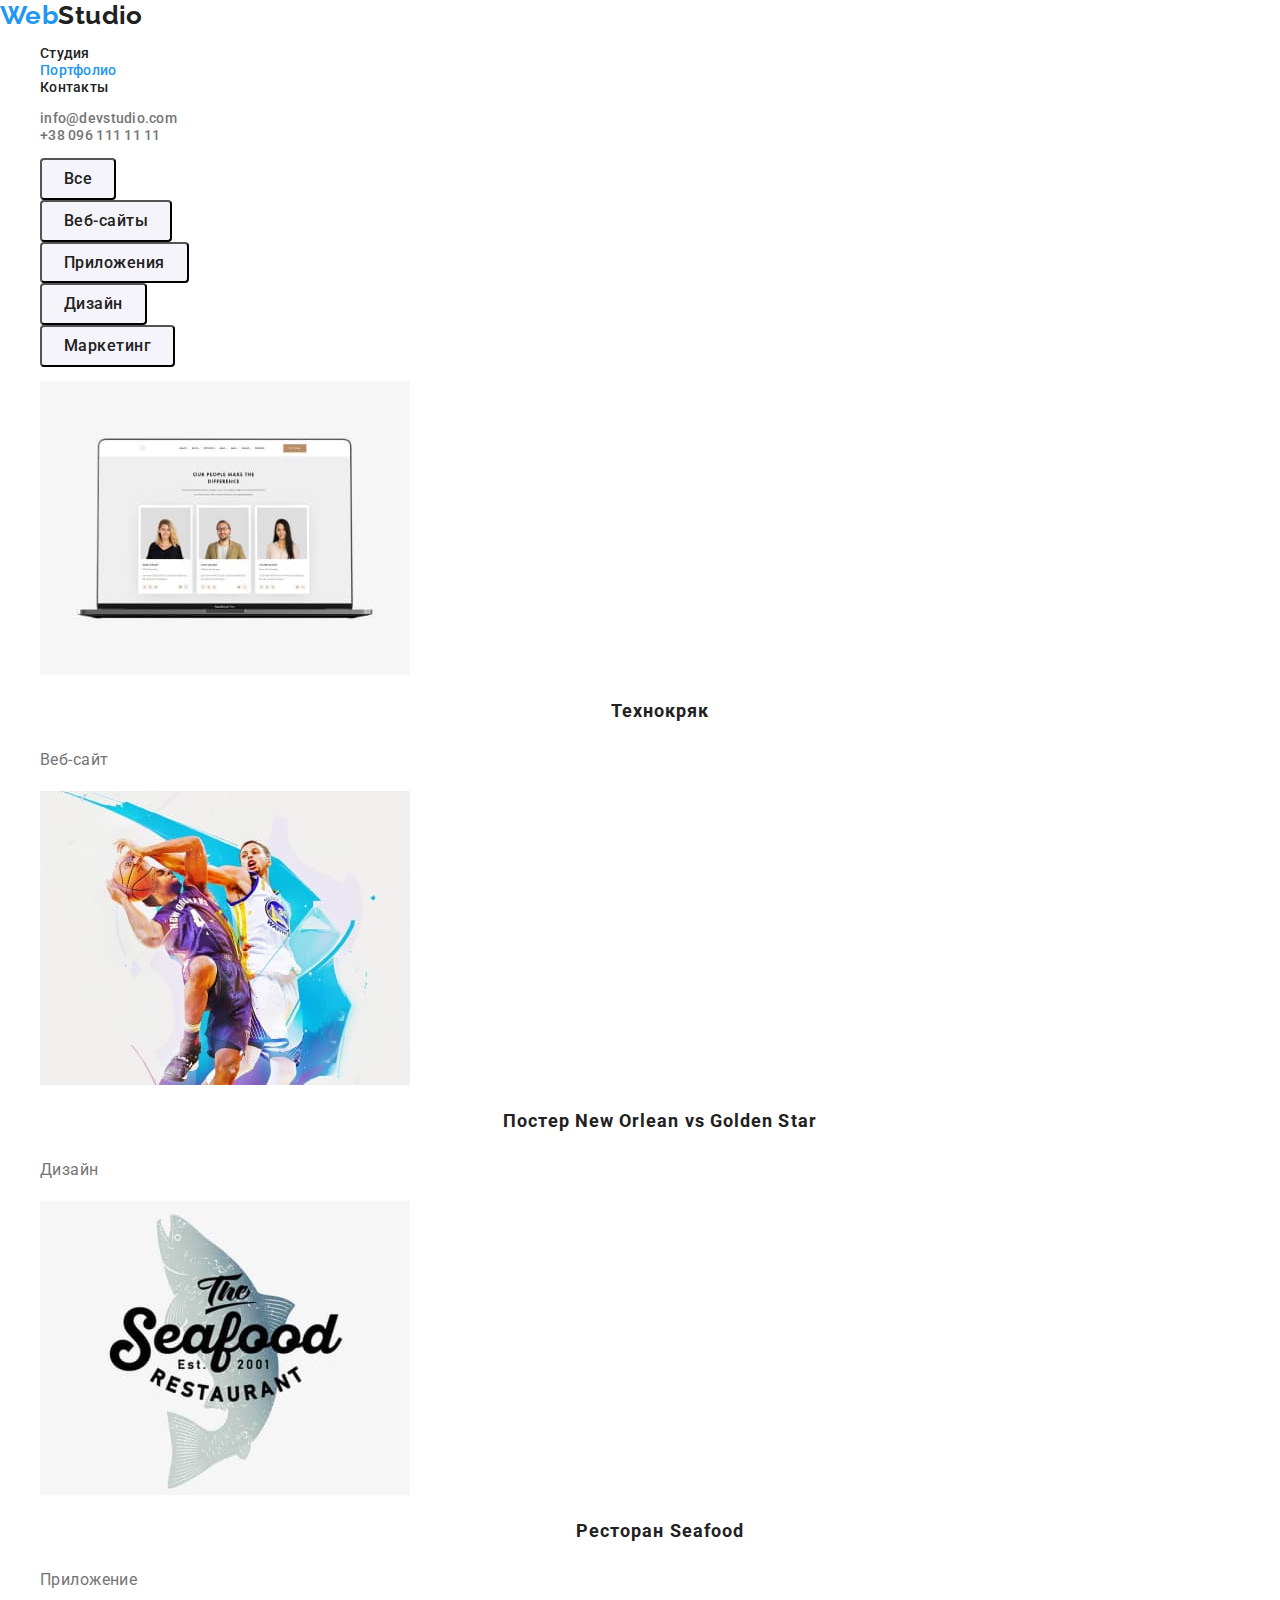
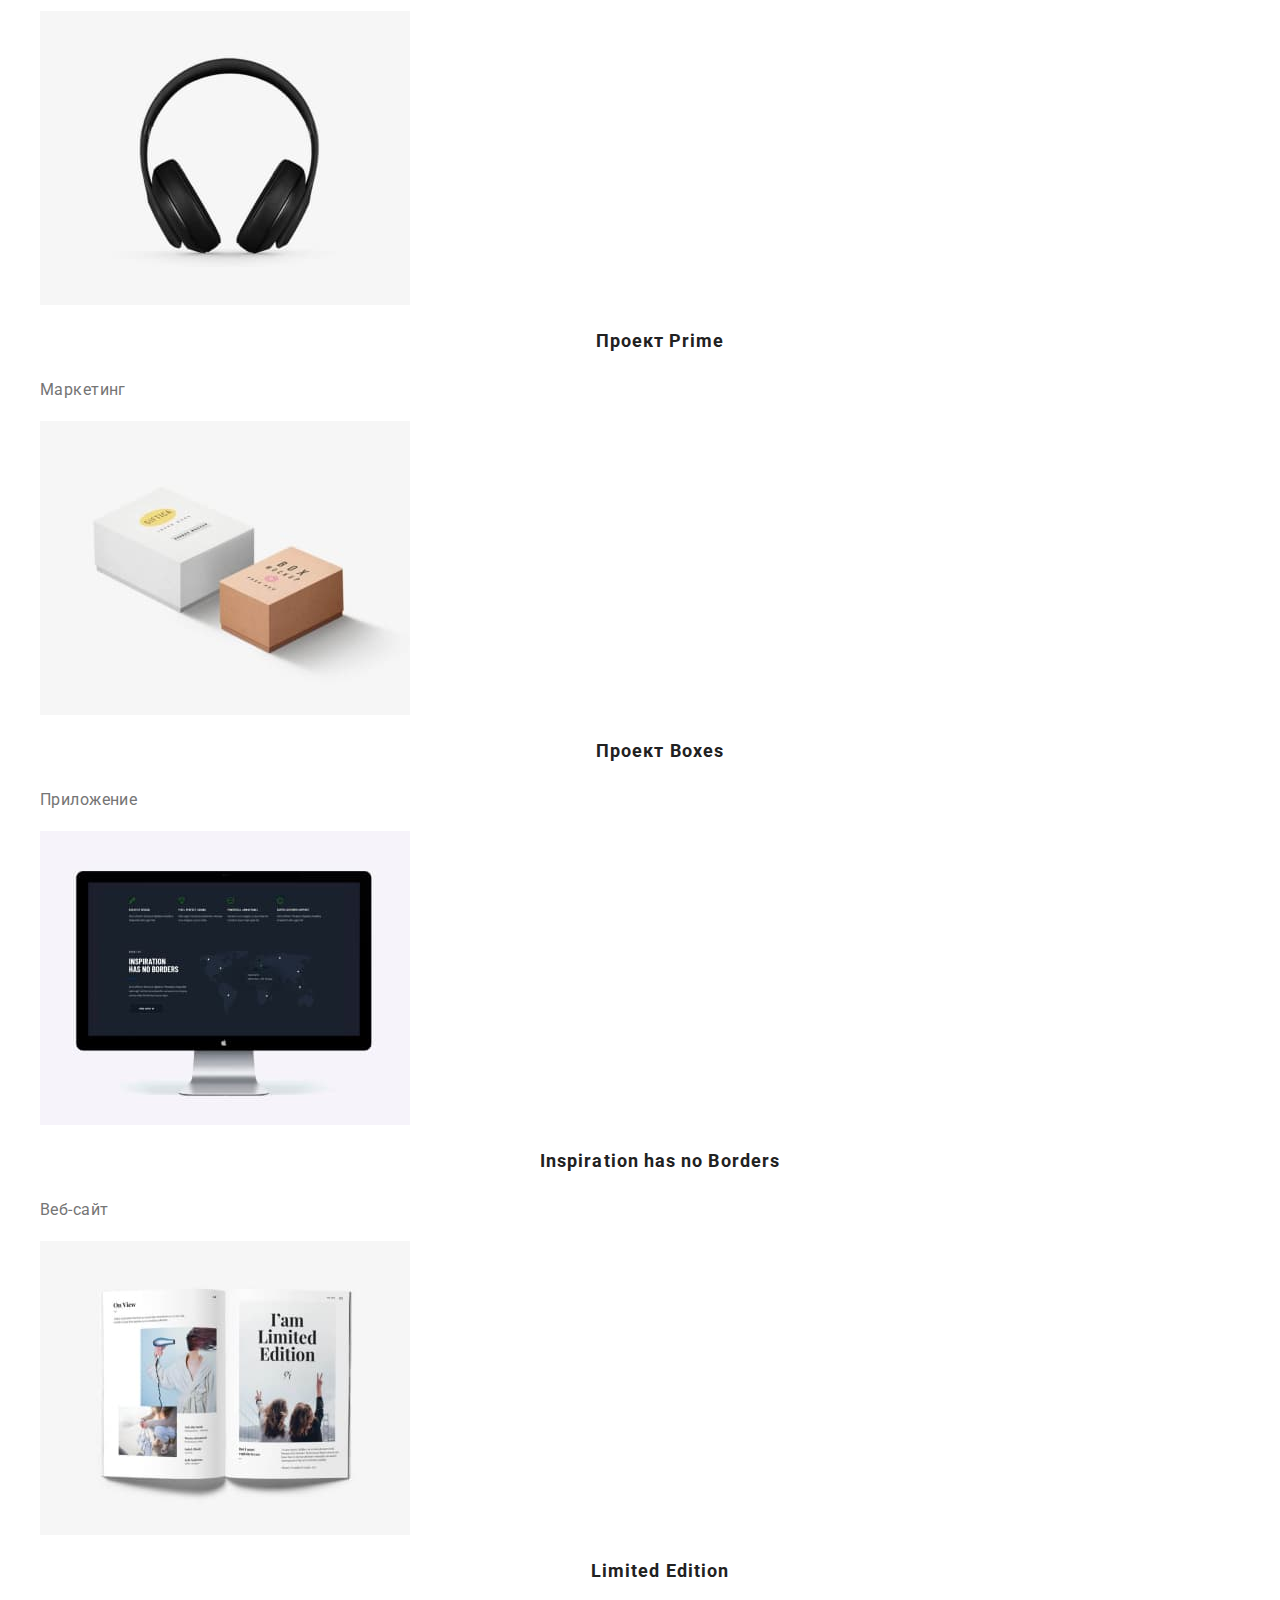
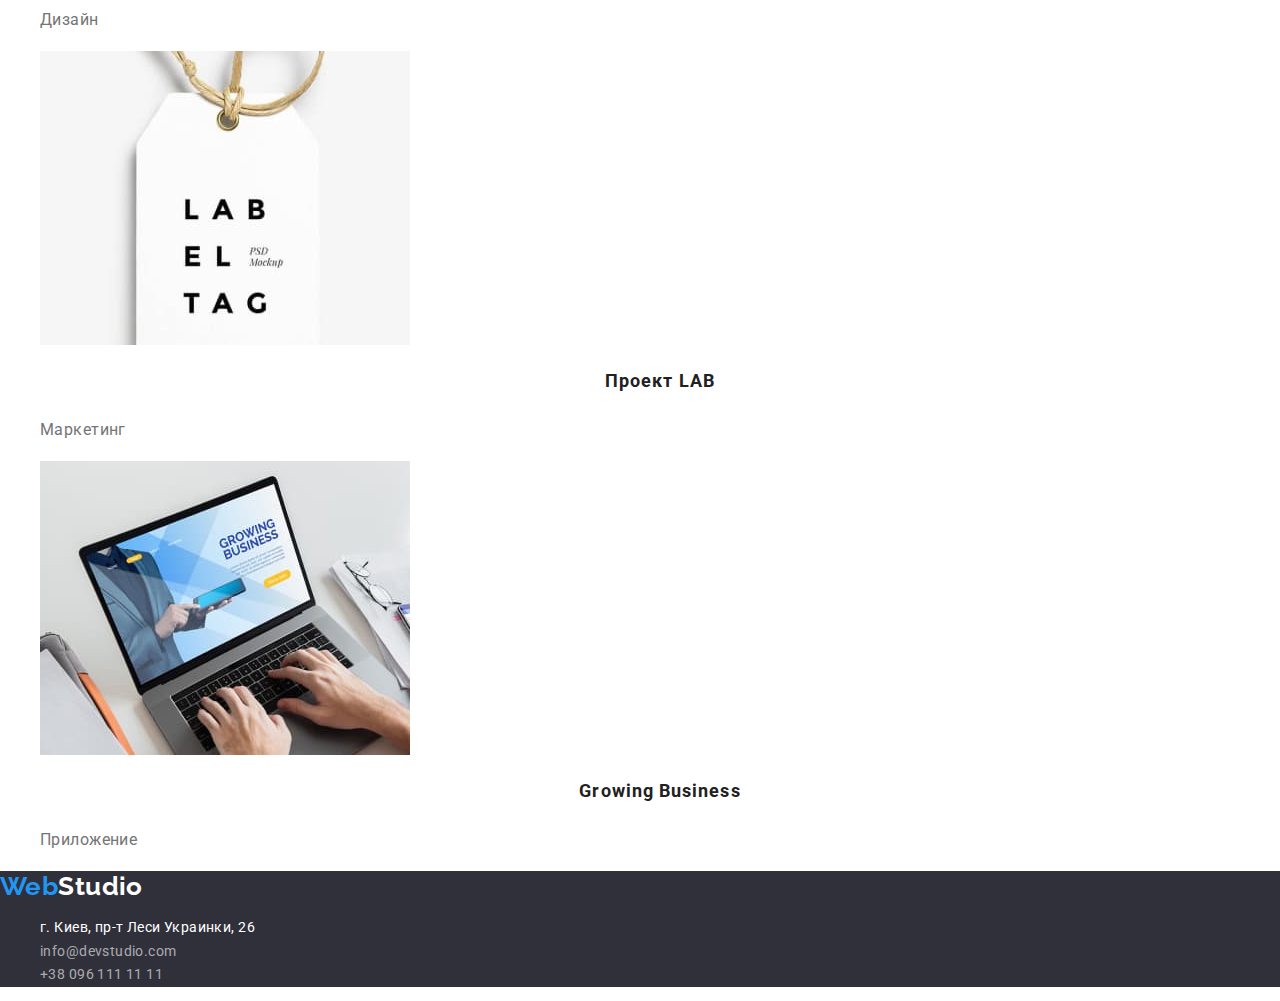
==== portfolio.html @ b81c7ef3 "Подключил нормализатор стилей и задал некоторые стили кнопкам" ====
<!DOCTYPE html>
<html lang="ru">
  <head>
    <meta charset="UTF-8" />
    <meta http-equiv="X-UA-Compatible" content="IE=edge" />
    <meta name="viewport" content="width=device-width, initial-scale=1.0" />
    <title>Portfolio</title>
    <link rel="preconnect" href="https://fonts.googleapis.com" />
    <link rel="preconnect" href="https://fonts.gstatic.com" crossorigin />
    <link
      href="https://fonts.googleapis.com/css2?family=Raleway:wght@700&family=Roboto:wght@400;500;700;900&display=swap"
      rel="stylesheet"
    />
    <link
      rel="stylesheet"
      href="https://cdn.jsdelivr.net/npm/modern-normalize@1.1.0/modern-normalize.min.css"
    />
    <link rel="stylesheet" href="./css/styles.css" />
  </head>
  <body>
    <!-- Шапка сайта -->
    <header class="header">
      <nav>
        <a href="" class="logo link"><span class="accent">Web</span>Studio</a>
        <ul class="navigation-list list">
          <li><a href="index.html" class="link">Студия</a></li>
          <li><a href="portfolio.html" class="link current">Портфолио</a></li>
          <li><a href="" class="link">Контакты</a></li>
        </ul>
      </nav>
      <ul class="contacts-list list">
        <li><a href="mailto:info@devstudio.com" class="email link">info@devstudio.com</a></li>
        <li><a href="tel:+380961111111" class="phone link">+38 096 111 11 11</a></li>
      </ul>
    </header>
    <main class="portfolio">
      <!-- Портфолио -->
      <section>
        <h1 class="visually-hidden">Портфолио</h1>
        <!-- Фильтр представленый списком кнопок -->
        <ul class="button-list list">
          <li><button type="button" class="portfolio-btn">Все</button></li>
          <li><button type="button" class="portfolio-btn">Веб-сайты</button></li>
          <li><button type="button" class="portfolio-btn">Приложения</button></li>
          <li><button type="button" class="portfolio-btn">Дизайн</button></li>
          <li><button type="button" class="portfolio-btn">Маркетинг</button></li>
        </ul>
        <!-- Элементы фильтруущиеся списком кнопок -->
        <ul class="filter-list list">
          <li>
            <img src="./images/img-P-1.jpg" alt="Ноутбук" width="370" height="294" />
            <h2 class="content">Технокряк</h2>
            <p class="content-direction">Веб-сайт</p>
          </li>
          <li>
            <img
              src="./images/img-P-2.jpg"
              alt="Постер на котором изображены два игрока-баскетболиста команд: Нового орлеана и Золотой звезды борящихся за мяч"
              width="370"
              height="294"
            />
            <h2 lang="en" class="content">Постер New Orlean vs Golden Star</h2>
            <p class="content-direction">Дизайн</p>
          </li>
          <li>
            <img
              src="./images/img-P-3.jpg"
              alt="Логотип ресторана морской кухни, на логотипе изображена рыба"
              width="370"
              height="294"
            />
            <h2 lang="en" class="content">Ресторан Seafood</h2>
            <p class="content-direction">Приложение</p>
          </li>
          <li>
            <img src="./images/img-P-4.jpg" alt="Наушники" width="370" height="294" />
            <h2 lang="en" class="content">Проект Prime</h2>
            <p class="content-direction">Маркетинг</p>
          </li>
          <li>
            <img
              src="./images/img-P-5.jpg"
              alt="Мужская и женская туалетная вода"
              width="370"
              height="294"
            />
            <h2 lang="en" class="content">Проект Boxes</h2>
            <p class="content-direction">Приложение</p>
          </li>
          <li>
            <img src="./images/img-P-6.jpg" alt="Монитор от компютера" width="370" height="294" />
            <h2 lang="en" class="content">Inspiration has no Borders</h2>
            <p class="content-direction">Веб-сайт</p>
          </li>
          <li>
            <img
              src="./images/img-P-7.jpg"
              alt="Журнал издательства Limited Edition"
              width="370"
              height="294"
            />
            <h2 lang="en" class="content">Limited Edition</h2>
            <p class="content-direction">Дизайн</p>
          </li>
          <li>
            <img src="./images/img-P-8.jpg" alt="Бирка LAB EL TAG" width="370" height="294" />
            <h2 lang="en" class="content">Проект LAB</h2>
            <p class="content-direction">Маркетинг</p>
          </li>
          <li>
            <img
              src="./images/img-P-9.jpg"
              alt="Ноутбук на котором открыта сатраница компании по развитию бизнеса"
              width="370"
              height="294"
            />
            <h2 lang="en" class="content">Growing Business</h2>
            <p class="content-direction">Приложение</p>
          </li>
        </ul>
      </section>
    </main>
    <footer class="footer">
      <a href="" class="logo-footer link"><span class="accent">Web</span>Studio</a>
      <address>
        <ul class="contacts-list list">
          <li>
            <a
              href="https://goo.gl/maps/5S5dMyk2Rb5R47MP8"
              target="_blank"
              rel="noopener noreferrer"
              class="office link"
              >г. Киев, пр-т Леси Украинки, 26</a
            >
          </li>
          <li>
            <a href="mailto:info@devstudio.com" class="email-footer link">info@devstudio.com</a>
          </li>
          <li><a href="tel:+380961111111" class="phone-footer link">+38 096 111 11 11</a></li>
        </ul>
      </address>
    </footer>
  </body>
</html>
---- css/styles.css ----
:root {
  --main-font: 'Roboto', sans-serif;
  --secondary-font: 'Raleway', sans-serif;
  /* Цвет текста */
  --basic-color: #212121;
  --secondary-color: #757575;
  --logo-color: #000000;
  --logo-footer: #ffffff;
  --contacts-footer: #ffffff;
  --contacts-list-footer: rgba(255, 255, 255, 0.6);
  --title: #ffffff;
  --button: #ffffff;
  --office: #ffffff;
  /* Цвет фона */
  --dark-bg: #2f303a;
  --secondary-bg: #f5f4fa;
  /* Акцент цвета текста и фона*/
  --accent-color: #2196f3;
  --accent-color-hover: #1d86db;
}
body {
  font-family: var(--main-font);
  color: var(--basic-color);
  font-size: 14px;
  letter-spacing: 0.03em;
  background-color: #ffffff;
}
.visually-hidden {
  position: absolute;
  width: 1px;
  height: 1px;
  margin: -1px;
  border: 0;
  padding: 0;
  white-space: nowrap;
  clip-path: inset(100%);
  clip: rect(0 0 0 0);
  overflow: hidden;
}
/* Фон */
.footer {
  background-color: var(--dark-bg);
}
.secondary {
  background-color: var(--secondary-bg);
}
.dark {
  background-color: var(--dark-bg);
}
/* Убираем маркеры неупорядоченого списка */
.list {
  list-style: none;
}
/* Убираем декорацыю текста */
.link {
  text-decoration: none;
}
/* ------------- Шапка ------------- */
/* Ссылка с логотипом */
.container {
  margin-left: auto;
  margin-right: auto;
  width: 1170px;
  outline: 2px rgb(13, 201, 35);
}
.logo .accent {
  color: var(--accent-color);
}
.logo {
  color: var(--main-font);
  font-family: var(--secondary-font);
  font-weight: 700;
  font-size: 26px;
  line-height: 1.19;
}
/* Список навигации */
.navigation-list .link {
  font-weight: 500;
  line-height: 1.14;
  color: var(--basic-color);
  letter-spacing: 0.02em;
}
.navigation-list .link:hover,
.navigation-list .link:focus {
  color: var(--accent-color);
}
.navigation-list .current {
  color: var(--accent-color);
}
/* Список контактов */
.contacts-list .email {
  font-weight: 500;
  line-height: 1.14;
  letter-spacing: 0.02em;
  font-style: normal;
  color: var(--secondary-color);
}
.contacts-list .email:hover,
.contacts-list .email:focus {
  color: var(--accent-color);
}
.contacts-list .phone {
  font-weight: 500;
  line-height: 1.14;
  letter-spacing: 0.02em;
  font-style: normal;
  color: var(--secondary-color);
}
.contacts-list .phone:hover,
.contacts-list .phone:focus {
  color: var(--accent-color);
}
/* ------------- Герой ------------- */
/* Заглавие */
.title {
  font-weight: 900;
  font-size: 44px;
  line-height: 1.36;
  text-align: center;
  color: var(--title);
  letter-spacing: 0.06em;
  text-transform: uppercase;
}
/* Кнопка заказа услуги */
.btn {
  text-align: center;
}
.button {
  border-radius: 4px;
  font-family: var(----main-font);
  font-weight: 700;
  font-size: 16px;
  line-height: 1.87;
  letter-spacing: 0.06em;
  background-color: var(--accent-color);
  color: var(--button);
  cursor: pointer;
}
.button:hover,
.button:focus {
  background-color: var(--accent-color-hover);
}
/* ------------- Приемущества ------------- */
/* Приемущества работы */
.subtitle-priority {
  font-weight: 700;
  line-height: 1.14;
  font-size: 14px;
  color: var(--basic-color);
  text-transform: uppercase;
}
/* Текстовый контент к приемуществам работы */
.text {
  font-weight: 400;
  line-height: 1.71;
  color: var(--secondary-color);
}
/* ------------- Работы ------------- */
/* Чем мы занмаемся */
.subject {
  font-weight: 700;
  line-height: 1.17;
  font-size: 36px;
  text-align: center;
  color: var(--basic-color);
}
/* ------------- Команда ------------- */
/* Наша команда */
.heading {
  font-weight: 700;
  line-height: 1.17;
  font-size: 36px;
  text-align: center;
  color: var(--basic-color);
}
/* Список имен представителей нашей команди */
.items {
  font-weight: 500;
  line-height: 1.19;
  font-size: 16px;
  text-align: center;
  color: var(--basic-color);
}
/* Должности представителей нашей команды */
.position {
  font-weight: 400;
  line-height: 1.19;
  font-size: 16px;
  text-align: center;
  color: var(--secondary-color);
}
/* ------------- Портфолио -------------*/
/* Кнопки фильтров из списка кнопок портфолио*/
.portfolio-btn {
  border-radius: 4px;
  padding: 6px 22px;
  font-family: var(----main-font);
  font-weight: 500;
  font-size: 16px;
  line-height: 1.62;
  letter-spacing: 0.03em;
  background-color: var(--secondary-bg);
  color: var(--basic-color);
  text-align: center;
  cursor: pointer;
}
.portfolio-btn:hover,
.portfolio-btn:focus {
  background-color: var(--accent-color);
  color: var(--button);
}
/* Контент фильтрующигося списком портфолио */
.content {
  font-weight: 700;
  font-size: 18px;
  line-height: 2;
  letter-spacing: 0.06em;
  text-align: center;
  color: var(--basic-color);
}
/* Направление контента фильтрующигося списком портфолио */
.content-direction {
  font-weight: 400;
  font-size: 16px;
  line-height: 1.87;
  color: var(--secondary-color);
}
/* ------------- Подвал ------------- */
/* Ссылка с логотипом футера*/
.logo-footer .accent {
  color: var(--accent-color);
}
.logo-footer {
  color: var(--logo-footer);
  font-family: var(--secondary-font);
  font-weight: 700;
  font-size: 26px;
  line-height: 1.19;
}
/* Список контактов футера */
.contacts-list .email-footer {
  line-height: 1.71;
  font-weight: 400;
  font-style: normal;
  color: var(--contacts-footer);
  color: var(--contacts-list-footer);
}
.contacts-list .email-footer:hover,
.contacts-list .email-footer:focus {
  color: var(--accent-color);
}
.contacts-list .phone-footer {
  line-height: 1.71;
  font-weight: 400;
  font-style: normal;
  color: var(--contacts-footer);
  color: var(--contacts-list-footer);
}
.contacts-list .phone-footer:hover,
.contacts-list .phone-footer:focus {
  color: var(--accent-color);
}
/* Почтовый адрес */
.office {
  font-weight: 400;
  line-height: 1.71;
  font-style: normal;
  color: var(--office);
}
.office:hover,
.office:focus {
  color: var(--accent-color);
}
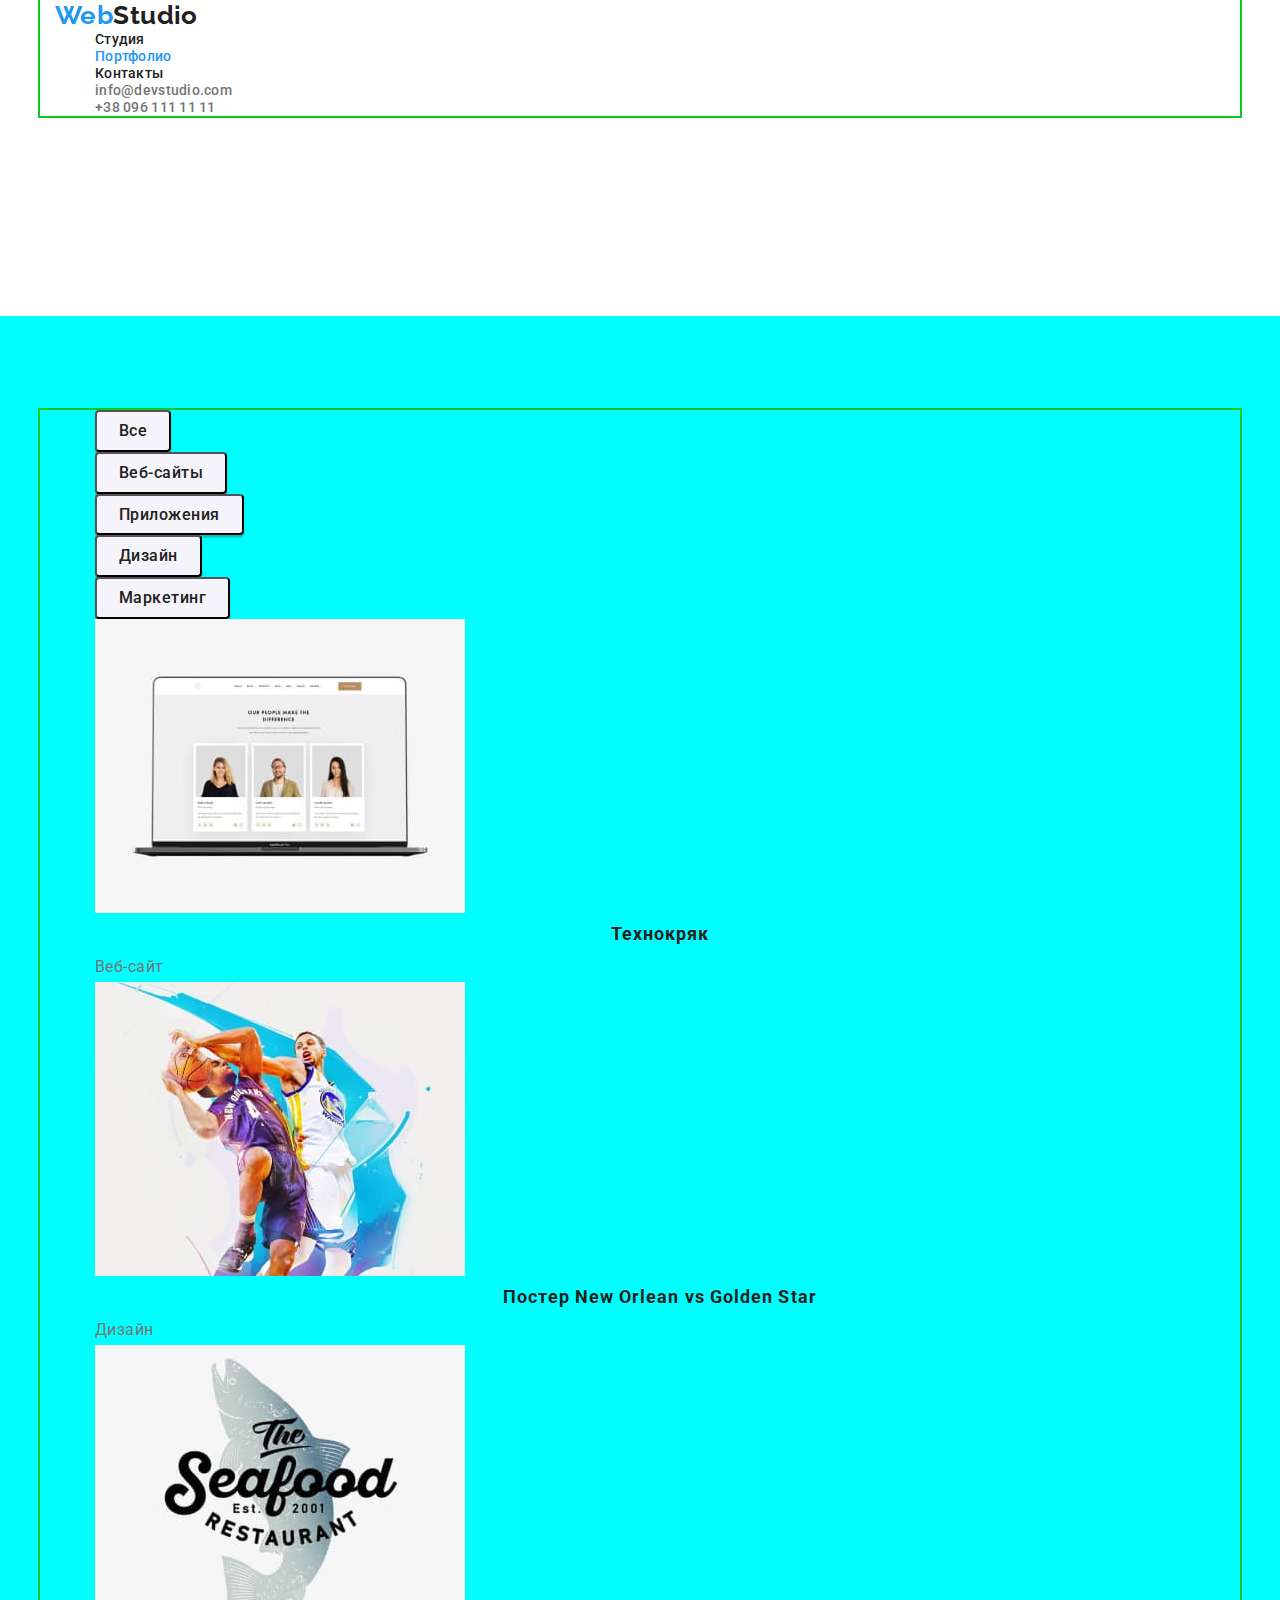
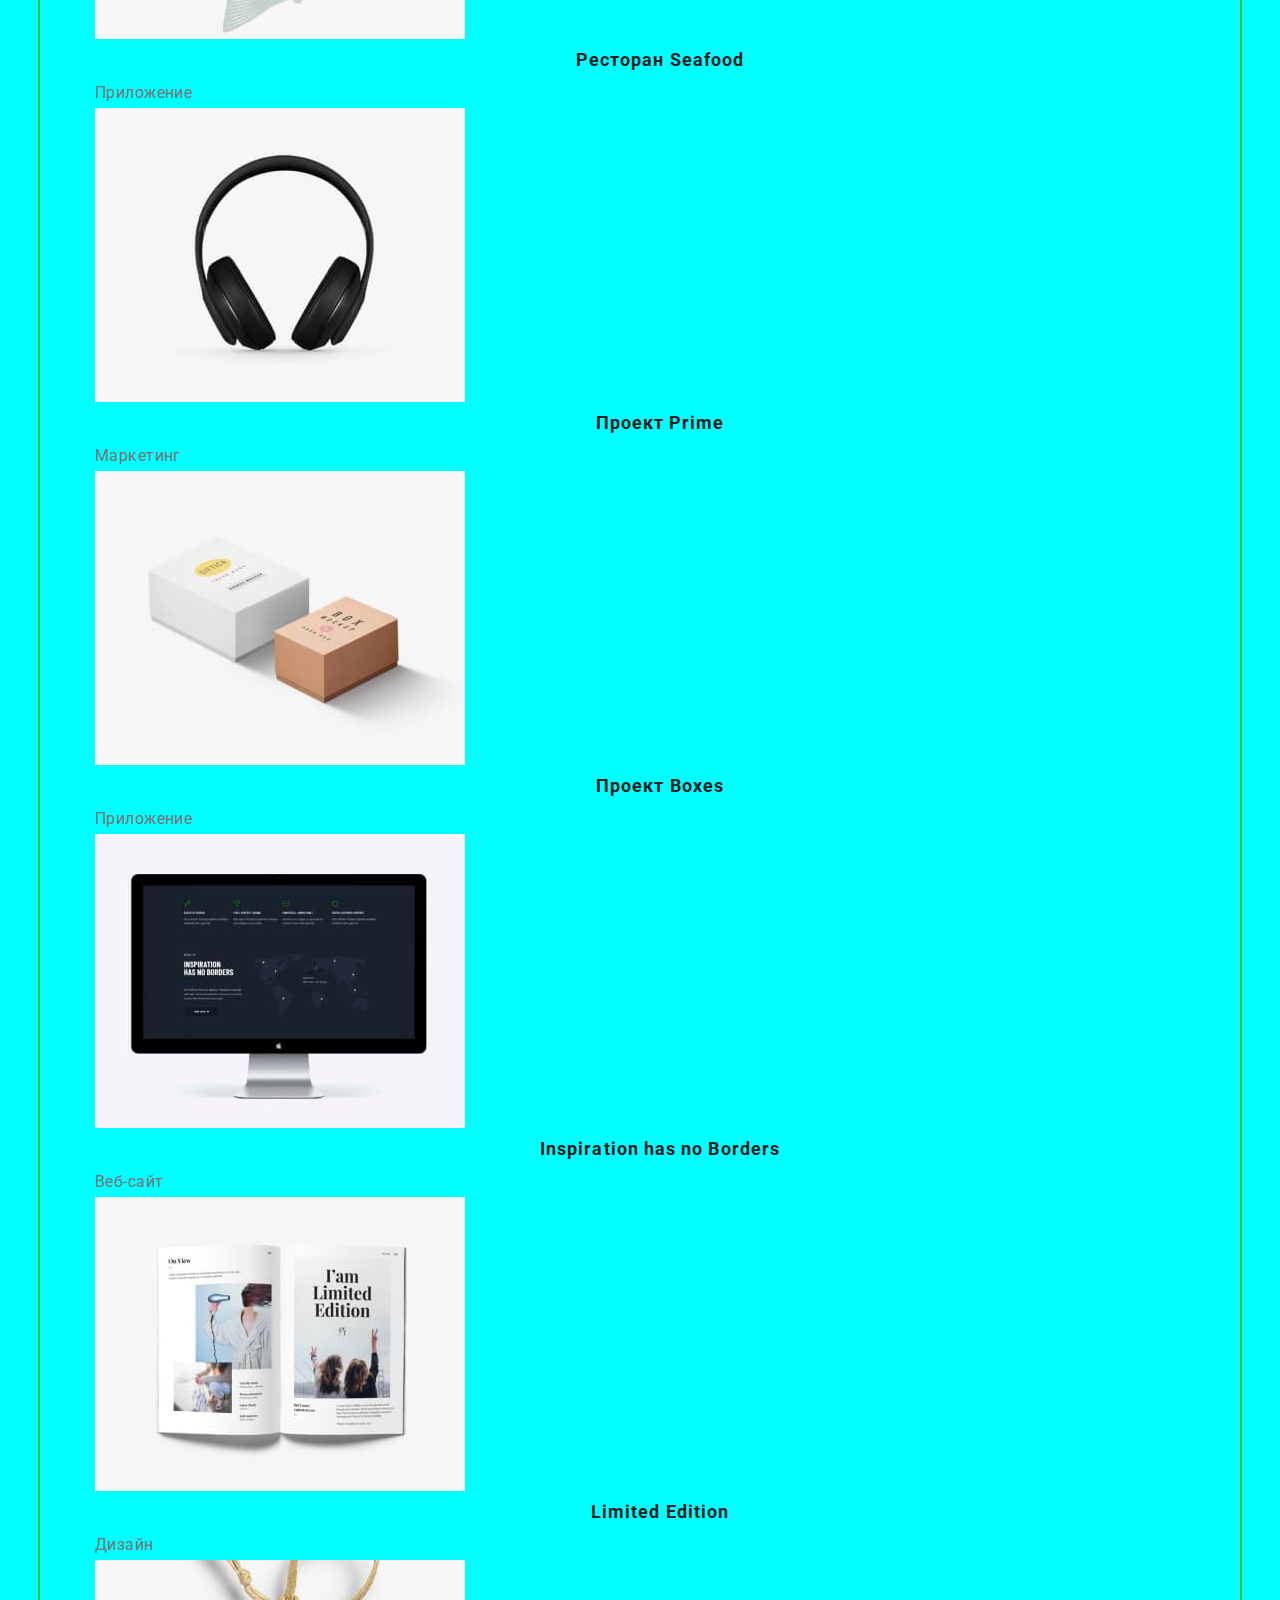
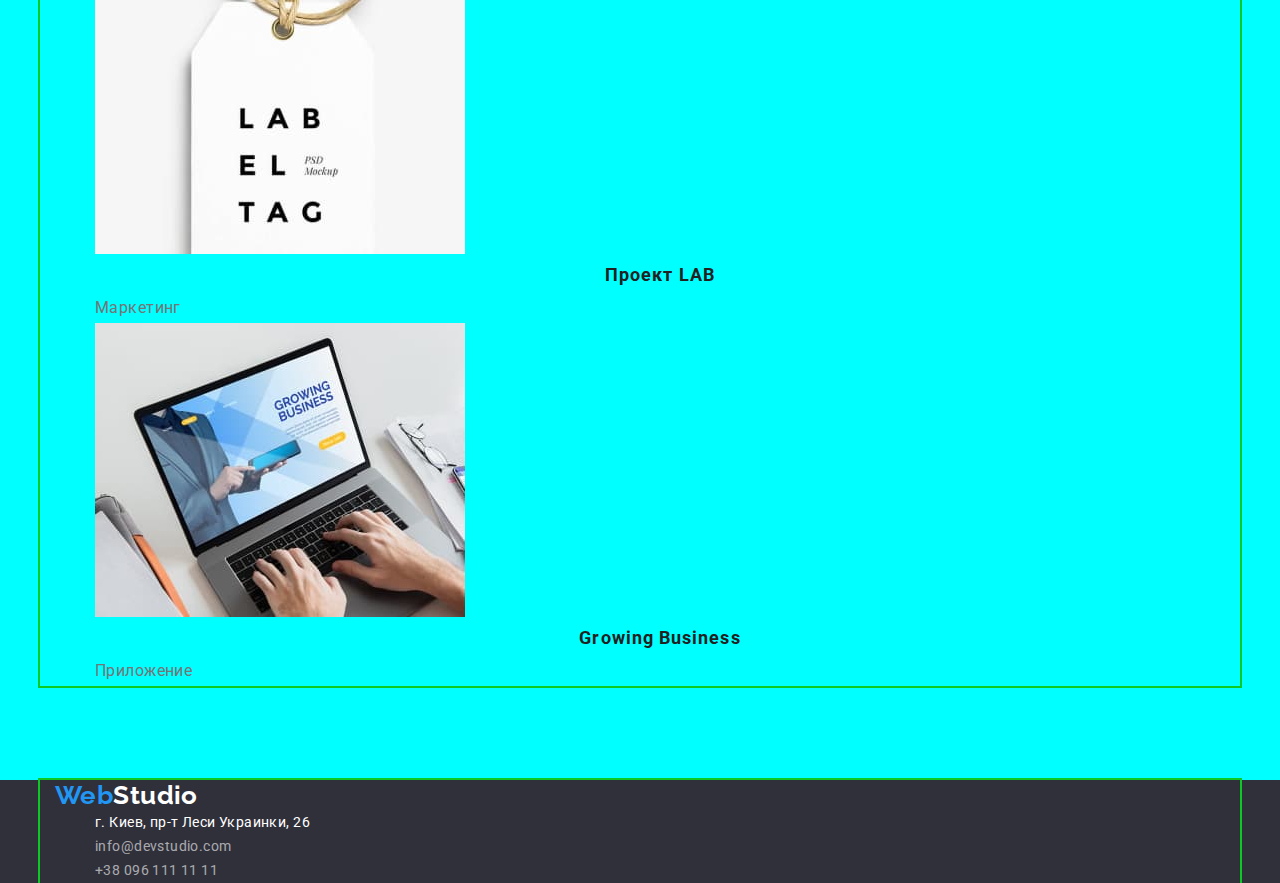
==== commit 9a6f8a3b: "Задал стили элементам" ====
--- a/portfolio.html
+++ b/portfolio.html
@@ -20,125 +20,131 @@
   <body>
     <!-- Шапка сайта -->
     <header class="header">
-      <nav>
-        <a href="" class="logo link"><span class="accent">Web</span>Studio</a>
-        <ul class="navigation-list list">
-          <li><a href="index.html" class="link">Студия</a></li>
-          <li><a href="portfolio.html" class="link current">Портфолио</a></li>
-          <li><a href="" class="link">Контакты</a></li>
+      <div class="container">
+        <nav>
+          <a href="" class="logo link"><span class="accent">Web</span>Studio</a>
+          <ul class="navigation-list list">
+            <li><a href="index.html" class="link">Студия</a></li>
+            <li><a href="portfolio.html" class="link current">Портфолио</a></li>
+            <li><a href="" class="link">Контакты</a></li>
+          </ul>
+        </nav>
+        <ul class="contacts-list list">
+          <li><a href="mailto:info@devstudio.com" class="email link">info@devstudio.com</a></li>
+          <li><a href="tel:+380961111111" class="phone link">+38 096 111 11 11</a></li>
         </ul>
-      </nav>
-      <ul class="contacts-list list">
-        <li><a href="mailto:info@devstudio.com" class="email link">info@devstudio.com</a></li>
-        <li><a href="tel:+380961111111" class="phone link">+38 096 111 11 11</a></li>
-      </ul>
+      </div>
     </header>
     <main class="portfolio">
       <!-- Портфолио -->
-      <section>
-        <h1 class="visually-hidden">Портфолио</h1>
-        <!-- Фильтр представленый списком кнопок -->
-        <ul class="button-list list">
-          <li><button type="button" class="portfolio-btn">Все</button></li>
-          <li><button type="button" class="portfolio-btn">Веб-сайты</button></li>
-          <li><button type="button" class="portfolio-btn">Приложения</button></li>
-          <li><button type="button" class="portfolio-btn">Дизайн</button></li>
-          <li><button type="button" class="portfolio-btn">Маркетинг</button></li>
-        </ul>
-        <!-- Элементы фильтруущиеся списком кнопок -->
-        <ul class="filter-list list">
-          <li>
-            <img src="./images/img-P-1.jpg" alt="Ноутбук" width="370" height="294" />
-            <h2 class="content">Технокряк</h2>
-            <p class="content-direction">Веб-сайт</p>
-          </li>
-          <li>
-            <img
-              src="./images/img-P-2.jpg"
-              alt="Постер на котором изображены два игрока-баскетболиста команд: Нового орлеана и Золотой звезды борящихся за мяч"
-              width="370"
-              height="294"
-            />
-            <h2 lang="en" class="content">Постер New Orlean vs Golden Star</h2>
-            <p class="content-direction">Дизайн</p>
-          </li>
-          <li>
-            <img
-              src="./images/img-P-3.jpg"
-              alt="Логотип ресторана морской кухни, на логотипе изображена рыба"
-              width="370"
-              height="294"
-            />
-            <h2 lang="en" class="content">Ресторан Seafood</h2>
-            <p class="content-direction">Приложение</p>
-          </li>
-          <li>
-            <img src="./images/img-P-4.jpg" alt="Наушники" width="370" height="294" />
-            <h2 lang="en" class="content">Проект Prime</h2>
-            <p class="content-direction">Маркетинг</p>
-          </li>
-          <li>
-            <img
-              src="./images/img-P-5.jpg"
-              alt="Мужская и женская туалетная вода"
-              width="370"
-              height="294"
-            />
-            <h2 lang="en" class="content">Проект Boxes</h2>
-            <p class="content-direction">Приложение</p>
-          </li>
-          <li>
-            <img src="./images/img-P-6.jpg" alt="Монитор от компютера" width="370" height="294" />
-            <h2 lang="en" class="content">Inspiration has no Borders</h2>
-            <p class="content-direction">Веб-сайт</p>
-          </li>
-          <li>
-            <img
-              src="./images/img-P-7.jpg"
-              alt="Журнал издательства Limited Edition"
-              width="370"
-              height="294"
-            />
-            <h2 lang="en" class="content">Limited Edition</h2>
-            <p class="content-direction">Дизайн</p>
-          </li>
-          <li>
-            <img src="./images/img-P-8.jpg" alt="Бирка LAB EL TAG" width="370" height="294" />
-            <h2 lang="en" class="content">Проект LAB</h2>
-            <p class="content-direction">Маркетинг</p>
-          </li>
-          <li>
-            <img
-              src="./images/img-P-9.jpg"
-              alt="Ноутбук на котором открыта сатраница компании по развитию бизнеса"
-              width="370"
-              height="294"
-            />
-            <h2 lang="en" class="content">Growing Business</h2>
-            <p class="content-direction">Приложение</p>
-          </li>
-        </ul>
+      <section class="section">
+        <div class="container">
+          <h1 class="visually-hidden">Портфолио</h1>
+          <!-- Фильтр представленый списком кнопок -->
+          <ul class="button-list list">
+            <li><button type="button" class="portfolio-btn">Все</button></li>
+            <li><button type="button" class="portfolio-btn">Веб-сайты</button></li>
+            <li><button type="button" class="portfolio-btn">Приложения</button></li>
+            <li><button type="button" class="portfolio-btn">Дизайн</button></li>
+            <li><button type="button" class="portfolio-btn">Маркетинг</button></li>
+          </ul>
+          <!-- Элементы фильтруущиеся списком кнопок -->
+          <ul class="filter-list list">
+            <li>
+              <img src="./images/img-P-1.jpg" alt="Ноутбук" width="370" height="294" />
+              <h2 class="content">Технокряк</h2>
+              <p class="content-direction">Веб-сайт</p>
+            </li>
+            <li>
+              <img
+                src="./images/img-P-2.jpg"
+                alt="Постер на котором изображены два игрока-баскетболиста команд: Нового орлеана и Золотой звезды борящихся за мяч"
+                width="370"
+                height="294"
+              />
+              <h2 lang="en" class="content">Постер New Orlean vs Golden Star</h2>
+              <p class="content-direction">Дизайн</p>
+            </li>
+            <li>
+              <img
+                src="./images/img-P-3.jpg"
+                alt="Логотип ресторана морской кухни, на логотипе изображена рыба"
+                width="370"
+                height="294"
+              />
+              <h2 lang="en" class="content">Ресторан Seafood</h2>
+              <p class="content-direction">Приложение</p>
+            </li>
+            <li>
+              <img src="./images/img-P-4.jpg" alt="Наушники" width="370" height="294" />
+              <h2 lang="en" class="content">Проект Prime</h2>
+              <p class="content-direction">Маркетинг</p>
+            </li>
+            <li>
+              <img
+                src="./images/img-P-5.jpg"
+                alt="Мужская и женская туалетная вода"
+                width="370"
+                height="294"
+              />
+              <h2 lang="en" class="content">Проект Boxes</h2>
+              <p class="content-direction">Приложение</p>
+            </li>
+            <li>
+              <img src="./images/img-P-6.jpg" alt="Монитор от компютера" width="370" height="294" />
+              <h2 lang="en" class="content">Inspiration has no Borders</h2>
+              <p class="content-direction">Веб-сайт</p>
+            </li>
+            <li>
+              <img
+                src="./images/img-P-7.jpg"
+                alt="Журнал издательства Limited Edition"
+                width="370"
+                height="294"
+              />
+              <h2 lang="en" class="content">Limited Edition</h2>
+              <p class="content-direction">Дизайн</p>
+            </li>
+            <li>
+              <img src="./images/img-P-8.jpg" alt="Бирка LAB EL TAG" width="370" height="294" />
+              <h2 lang="en" class="content">Проект LAB</h2>
+              <p class="content-direction">Маркетинг</p>
+            </li>
+            <li>
+              <img
+                src="./images/img-P-9.jpg"
+                alt="Ноутбук на котором открыта сатраница компании по развитию бизнеса"
+                width="370"
+                height="294"
+              />
+              <h2 lang="en" class="content">Growing Business</h2>
+              <p class="content-direction">Приложение</p>
+            </li>
+          </ul>
+        </div>
       </section>
     </main>
     <footer class="footer">
-      <a href="" class="logo-footer link"><span class="accent">Web</span>Studio</a>
-      <address>
-        <ul class="contacts-list list">
-          <li>
-            <a
-              href="https://goo.gl/maps/5S5dMyk2Rb5R47MP8"
-              target="_blank"
-              rel="noopener noreferrer"
-              class="office link"
-              >г. Киев, пр-т Леси Украинки, 26</a
-            >
-          </li>
-          <li>
-            <a href="mailto:info@devstudio.com" class="email-footer link">info@devstudio.com</a>
-          </li>
-          <li><a href="tel:+380961111111" class="phone-footer link">+38 096 111 11 11</a></li>
-        </ul>
-      </address>
+      <div class="container">
+        <a href="" class="logo-footer link"><span class="accent">Web</span>Studio</a>
+        <address>
+          <ul class="contacts-list list">
+            <li>
+              <a
+                href="https://goo.gl/maps/5S5dMyk2Rb5R47MP8"
+                target="_blank"
+                rel="noopener noreferrer"
+                class="office link"
+                >г. Киев, пр-т Леси Украинки, 26</a
+              >
+            </li>
+            <li>
+              <a href="mailto:info@devstudio.com" class="email-footer link">info@devstudio.com</a>
+            </li>
+            <li><a href="tel:+380961111111" class="phone-footer link">+38 096 111 11 11</a></li>
+          </ul>
+        </address>
+      </div>
     </footer>
   </body>
 </html>
--- a/css/styles.css
+++ b/css/styles.css
@@ -16,7 +16,7 @@
   --secondary-bg: #f5f4fa;
   /* Акцент цвета текста и фона*/
   --accent-color: #2196f3;
-  --accent-color-hover: #1d86db;
+  --accent-color-hover: #188ce8;
 }
 body {
   font-family: var(--main-font);
@@ -55,14 +55,35 @@
 .link {
   text-decoration: none;
 }
-/* ------------- Шапка ------------- */
-/* Ссылка с логотипом */
+/* скидываем margin селекторам тегов */
+ul,
+p,
+h1,
+h2,
+h3 {
+  margin-top: 0;
+  margin-bottom: 0;
+}
 .container {
   margin-left: auto;
   margin-right: auto;
-  width: 1170px;
-  outline: 2px rgb(13, 201, 35);
-}
+  width: 1200px;
+  padding-left: 15px;
+  padding-right: 15px;
+  outline: 2px solid rgb(13, 201, 35);
+}
+
+.section {
+  padding-top: 94px;
+  padding-bottom: 94px;
+  background-color: aqua;
+}
+/* ------------- Шапка ------------- */
+.header {
+  margin-bottom: 200px;
+}
+
+/* Ссылка с логотипом */
 .logo .accent {
   color: var(--accent-color);
 }
@@ -113,6 +134,7 @@
 /* ------------- Герой ------------- */
 /* Заглавие */
 .title {
+  margin-bottom: 30px;
   font-weight: 900;
   font-size: 44px;
   line-height: 1.36;
@@ -126,8 +148,12 @@
   text-align: center;
 }
 .button {
+  margin-bottom: 294px;
   border-radius: 4px;
-  font-family: var(----main-font);
+  padding: 10px 32px;
+  min-width: 200px;
+  box-shadow: 0px 4px 4px rgba(0, 0, 0, 0.15);
+  font-family: var(--main-font);
   font-weight: 700;
   font-size: 16px;
   line-height: 1.87;
@@ -143,6 +169,7 @@
 /* ------------- Приемущества ------------- */
 /* Приемущества работы */
 .subtitle-priority {
+  margin-bottom: 10px;
   font-weight: 700;
   line-height: 1.14;
   font-size: 14px;
@@ -151,6 +178,7 @@
 }
 /* Текстовый контент к приемуществам работы */
 .text {
+  margin-bottom: 94px;
   font-weight: 400;
   line-height: 1.71;
   color: var(--secondary-color);
@@ -158,6 +186,7 @@
 /* ------------- Работы ------------- */
 /* Чем мы занмаемся */
 .subject {
+  margin-bottom: 50px;
   font-weight: 700;
   line-height: 1.17;
   font-size: 36px;
@@ -194,6 +223,8 @@
 .portfolio-btn {
   border-radius: 4px;
   padding: 6px 22px;
+  box-shadow: 0px 3px 1px rgba(0, 0, 0, 0.1), 0px 1px 2px rgba(0, 0, 0, 0.08),
+    0px 2px 2px rgba(0, 0, 0, 0.12);
   font-family: var(----main-font);
   font-weight: 500;
   font-size: 16px;
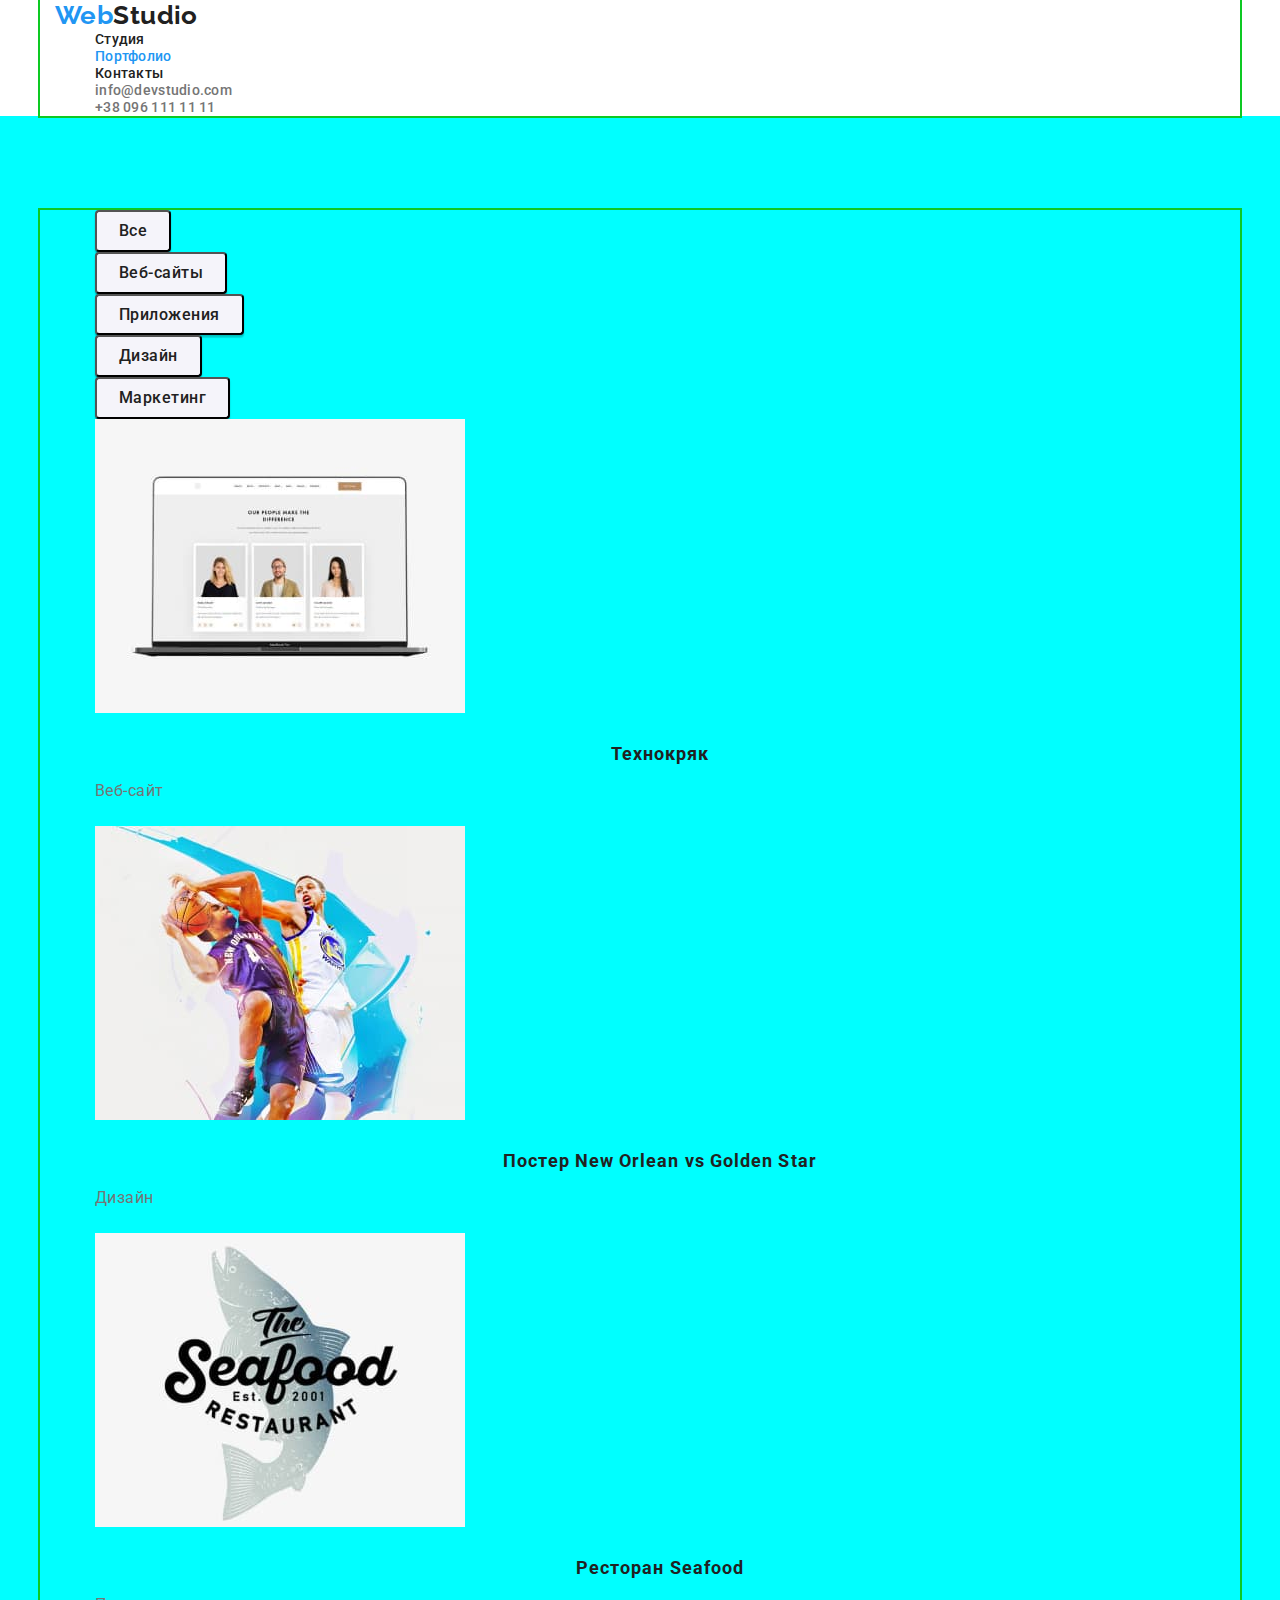
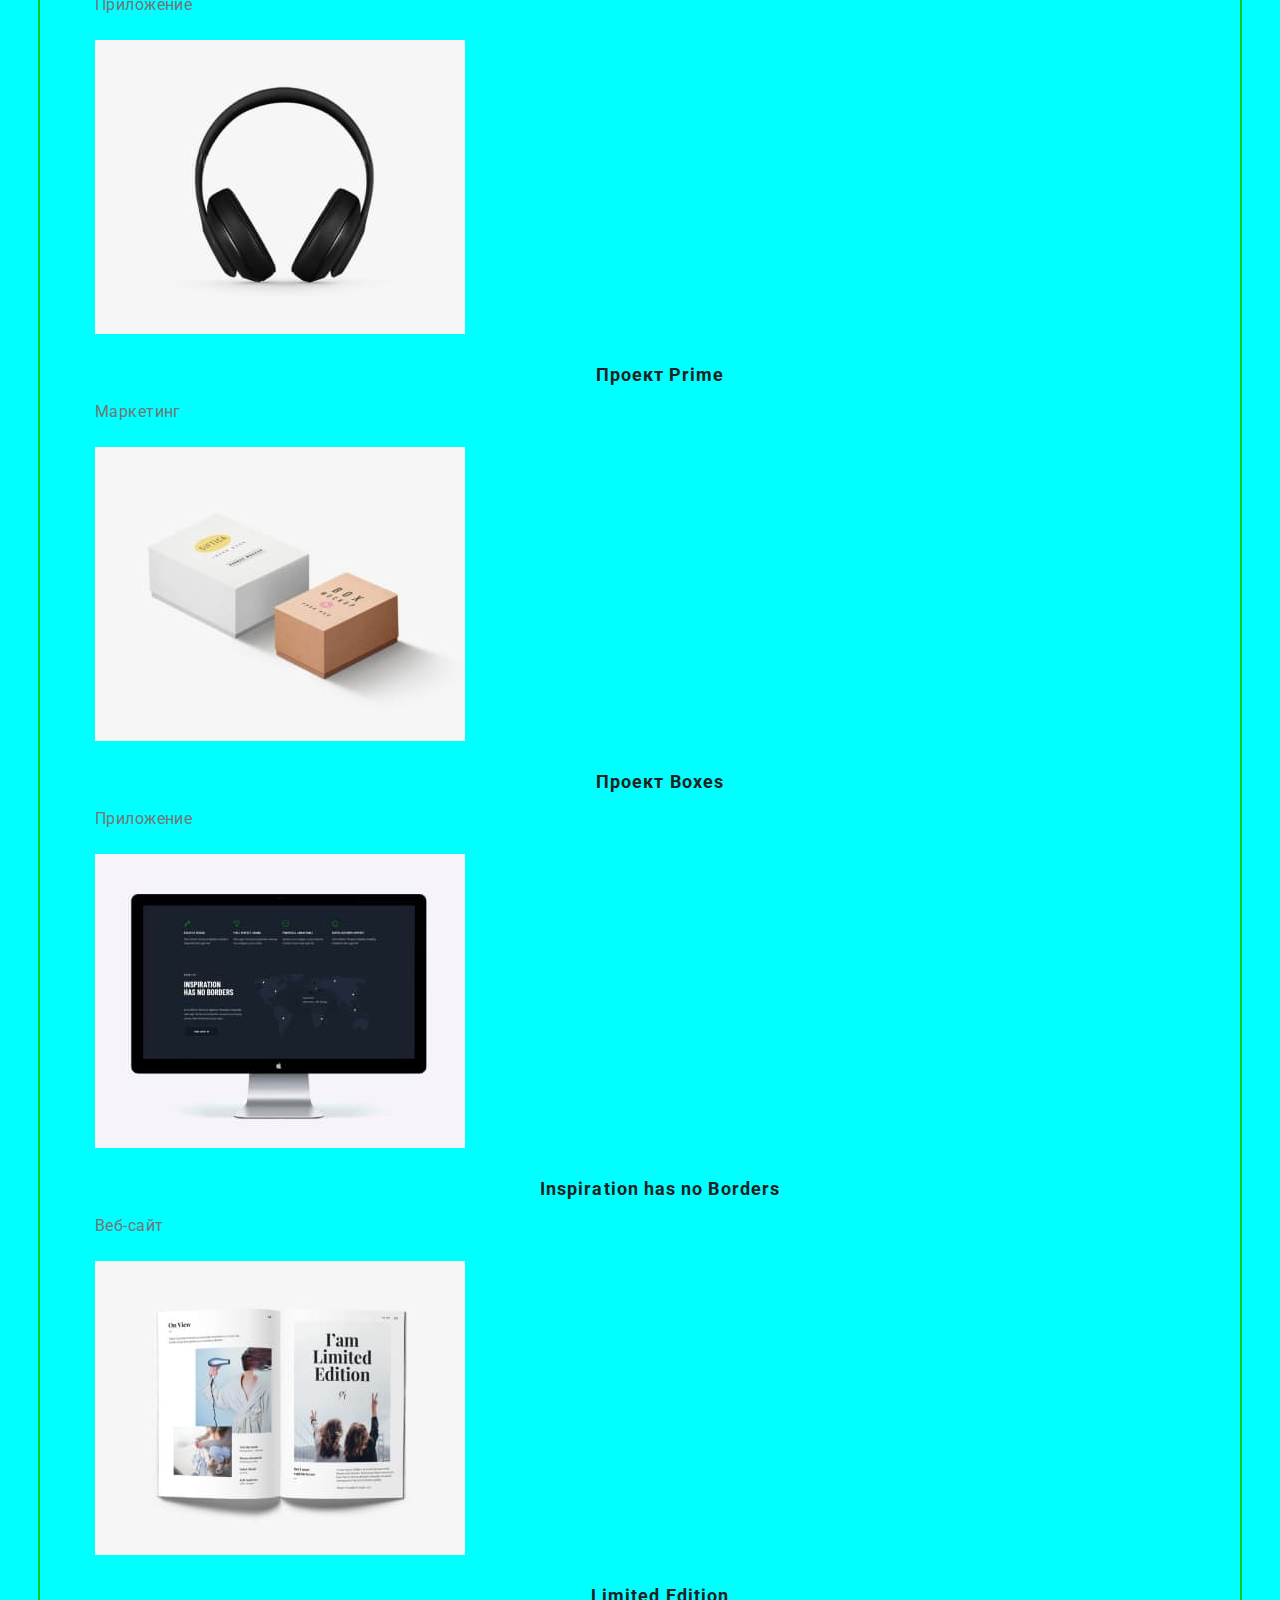
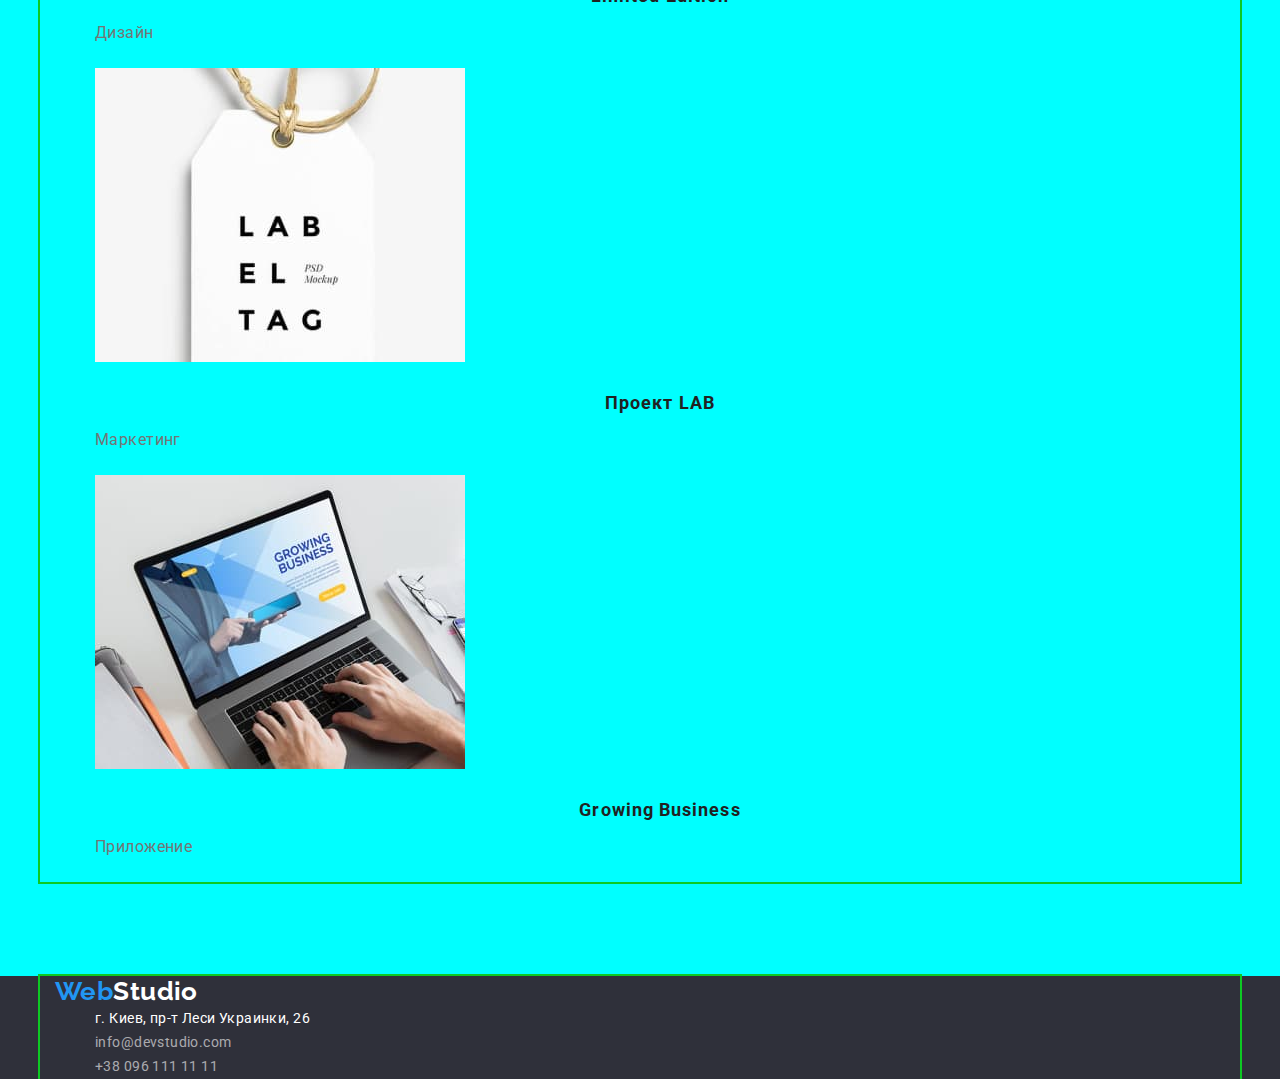
==== commit e0952e37: "Задал данные с макета кроме Хедера, Футера и кнопок" ====
--- a/portfolio.html
+++ b/portfolio.html
@@ -19,7 +19,7 @@
   </head>
   <body>
     <!-- Шапка сайта -->
-    <header class="header">
+    <header>
       <div class="container">
         <nav>
           <a href="" class="logo link"><span class="accent">Web</span>Studio</a>
--- a/css/styles.css
+++ b/css/styles.css
@@ -80,7 +80,6 @@
 }
 /* ------------- Шапка ------------- */
 .header {
-  margin-bottom: 200px;
 }
 
 /* Ссылка с логотипом */
@@ -134,7 +133,11 @@
 /* ------------- Герой ------------- */
 /* Заглавие */
 .title {
-  margin-bottom: 30px;
+  padding-top: 200px;
+  padding-bottom: 30px;
+  margin-left: auto;
+  margin-right: auto;
+  width: 696px;
   font-weight: 900;
   font-size: 44px;
   line-height: 1.36;
@@ -148,7 +151,7 @@
   text-align: center;
 }
 .button {
-  margin-bottom: 294px;
+  margin-bottom: 200px;
   border-radius: 4px;
   padding: 10px 32px;
   min-width: 200px;
@@ -169,7 +172,8 @@
 /* ------------- Приемущества ------------- */
 /* Приемущества работы */
 .subtitle-priority {
-  margin-bottom: 10px;
+  padding-top: 94px;
+  padding-bottom: 10px;
   font-weight: 700;
   line-height: 1.14;
   font-size: 14px;
@@ -178,7 +182,6 @@
 }
 /* Текстовый контент к приемуществам работы */
 .text {
-  margin-bottom: 94px;
   font-weight: 400;
   line-height: 1.71;
   color: var(--secondary-color);
@@ -186,7 +189,7 @@
 /* ------------- Работы ------------- */
 /* Чем мы занмаемся */
 .subject {
-  margin-bottom: 50px;
+  padding-bottom: 50px;
   font-weight: 700;
   line-height: 1.17;
   font-size: 36px;
@@ -196,6 +199,7 @@
 /* ------------- Команда ------------- */
 /* Наша команда */
 .heading {
+  padding-bottom: 50px;
   font-weight: 700;
   line-height: 1.17;
   font-size: 36px;
@@ -204,6 +208,8 @@
 }
 /* Список имен представителей нашей команди */
 .items {
+  padding-top: 30px;
+  padding-bottom: 10px;
   font-weight: 500;
   line-height: 1.19;
   font-size: 16px;
@@ -212,6 +218,7 @@
 }
 /* Должности представителей нашей команды */
 .position {
+  padding-bottom: 30px;
   font-weight: 400;
   line-height: 1.19;
   font-size: 16px;
@@ -242,6 +249,8 @@
 }
 /* Контент фильтрующигося списком портфолио */
 .content {
+  padding-top: 20px;
+  padding-bottom: 4px;
   font-weight: 700;
   font-size: 18px;
   line-height: 2;
@@ -251,6 +260,7 @@
 }
 /* Направление контента фильтрующигося списком портфолио */
 .content-direction {
+  padding-bottom: 20px;
   font-weight: 400;
   font-size: 16px;
   line-height: 1.87;
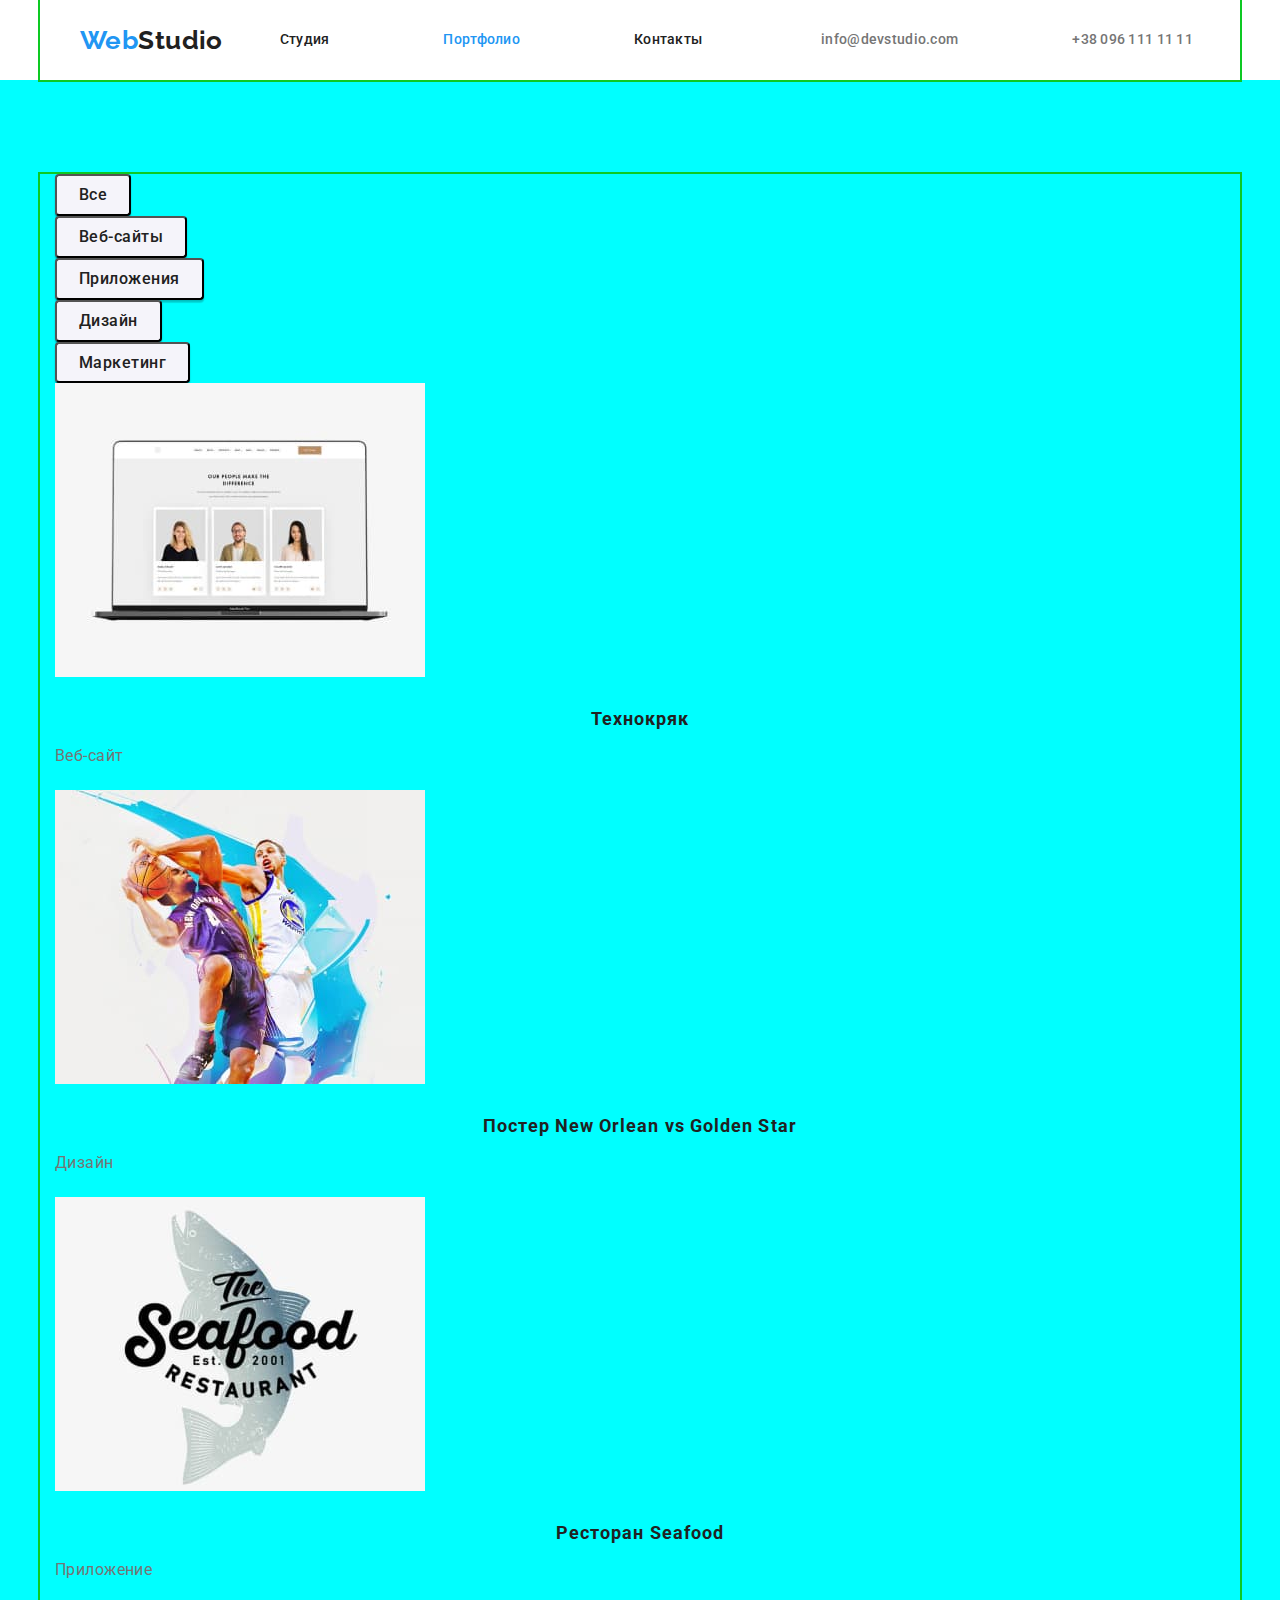
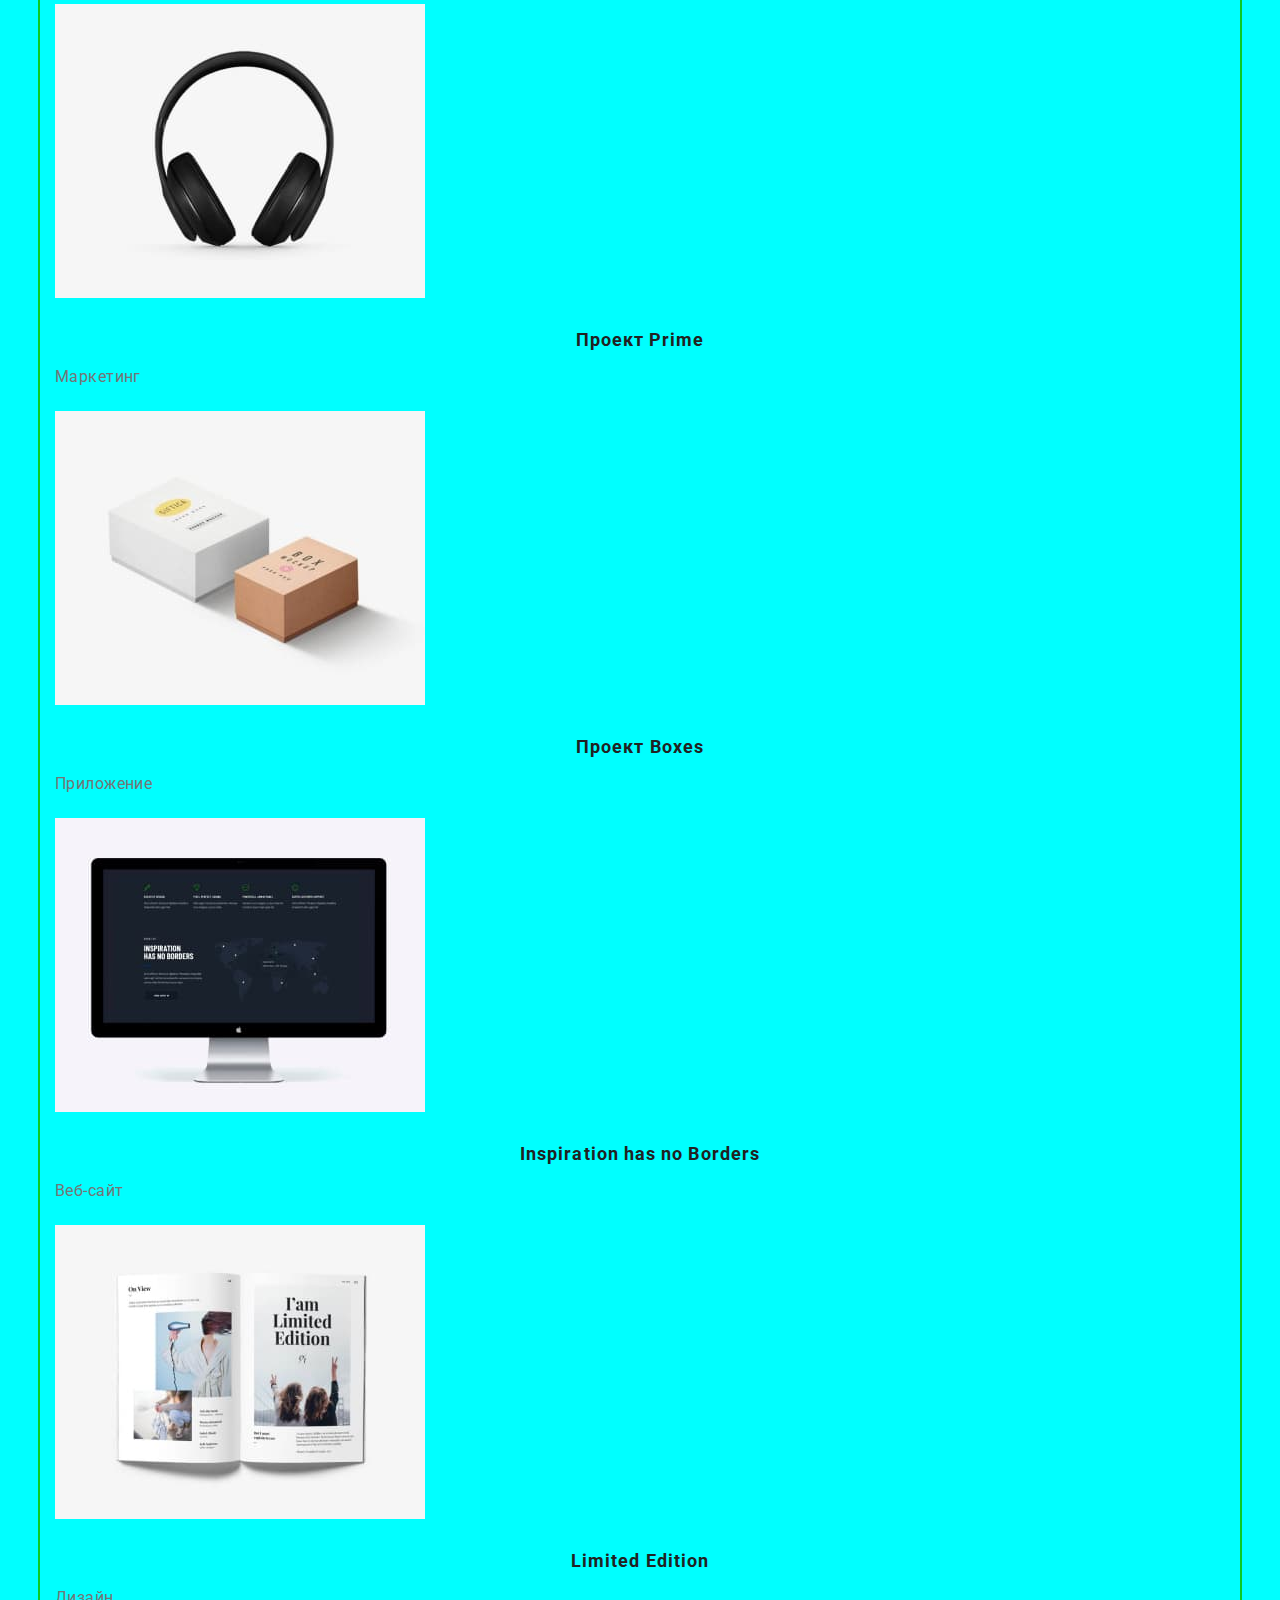
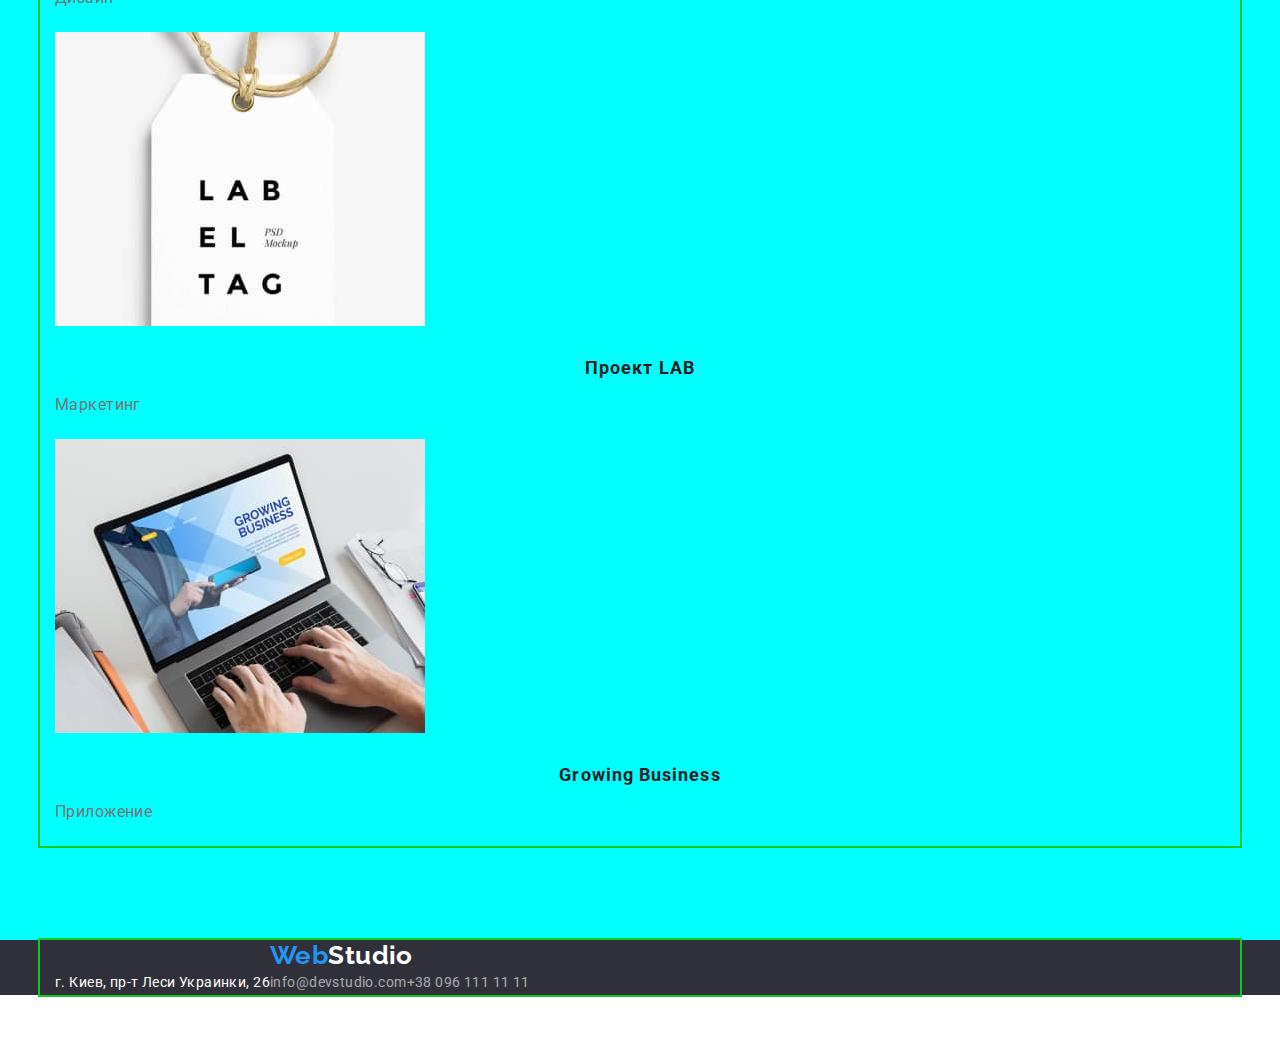
==== commit ab146d4d: "Закончил шапку, герой и начал приоритеты работы" ====
--- a/portfolio.html
+++ b/portfolio.html
@@ -20,18 +20,22 @@
   <body>
     <!-- Шапка сайта -->
     <header>
-      <div class="container">
-        <nav>
+      <div class="container main-nav">
+        <nav class="main-nav">
           <a href="" class="logo link"><span class="accent">Web</span>Studio</a>
           <ul class="navigation-list list">
-            <li><a href="index.html" class="link">Студия</a></li>
-            <li><a href="portfolio.html" class="link current">Портфолио</a></li>
-            <li><a href="" class="link">Контакты</a></li>
+            <li class="item"><a href="index.html" class="link">Студия</a></li>
+            <li class="item"><a href="portfolio.html" class="link current">Портфолио</a></li>
+            <li class="item"><a href="" class="link">Контакты</a></li>
           </ul>
         </nav>
         <ul class="contacts-list list">
-          <li><a href="mailto:info@devstudio.com" class="email link">info@devstudio.com</a></li>
-          <li><a href="tel:+380961111111" class="phone link">+38 096 111 11 11</a></li>
+          <li class="item">
+            <a href="mailto:info@devstudio.com" class="email link">info@devstudio.com</a>
+          </li>
+          <li class="item">
+            <a href="tel:+380961111111" class="phone link">+38 096 111 11 11</a>
+          </li>
         </ul>
       </div>
     </header>
--- a/css/styles.css
+++ b/css/styles.css
@@ -49,6 +49,8 @@
 }
 /* Убираем маркеры неупорядоченого списка */
 .list {
+  padding: 0;
+  margin: 0;
   list-style: none;
 }
 /* Убираем декорацыю текста */
@@ -72,21 +74,39 @@
   padding-right: 15px;
   outline: 2px solid rgb(13, 201, 35);
 }
-
 .section {
   padding-top: 94px;
   padding-bottom: 94px;
   background-color: aqua;
 }
 /* ------------- Шапка ------------- */
-.header {
-}
-
+/* Flexbox для header */
+.navigation-list {
+  display: flex;
+  align-items: center;
+}
+.navigation-list .item + .item {
+  margin-left: 50px;
+}
+.contacts-list {
+  display: flex;
+  align-items: center;
+  margin-left: auto;
+}
+.contacts-list .item + .item {
+  margin-left: 50px;
+}
+.main-nav {
+  display: flex;
+  align-items: center;
+}
 /* Ссылка с логотипом */
 .logo .accent {
   color: var(--accent-color);
 }
 .logo {
+  display: block;
+  padding: 24px 25px;
   color: var(--main-font);
   font-family: var(--secondary-font);
   font-weight: 700;
@@ -95,6 +115,8 @@
 }
 /* Список навигации */
 .navigation-list .link {
+  display: block;
+  padding: 32px 32px;
   font-weight: 500;
   line-height: 1.14;
   color: var(--basic-color);
@@ -109,6 +131,8 @@
 }
 /* Список контактов */
 .contacts-list .email {
+  display: block;
+  padding: 32px 32px;
   font-weight: 500;
   line-height: 1.14;
   letter-spacing: 0.02em;
@@ -120,6 +144,8 @@
   color: var(--accent-color);
 }
 .contacts-list .phone {
+  display: block;
+  padding: 32px 32px;
   font-weight: 500;
   line-height: 1.14;
   letter-spacing: 0.02em;
@@ -171,7 +197,13 @@
 }
 /* ------------- Приемущества ------------- */
 /* Приемущества работы */
-.subtitle-priority {
+.priority-list .list {
+  display: flex;
+  flex-wrap: wrap;
+  flex-basis: calc(100 / 4 - 15px);
+}
+.subtitle {
+  display: flex;
   padding-top: 94px;
   padding-bottom: 10px;
   font-weight: 700;
@@ -182,6 +214,7 @@
 }
 /* Текстовый контент к приемуществам работы */
 .text {
+  display: flex;
   font-weight: 400;
   line-height: 1.71;
   color: var(--secondary-color);
@@ -272,6 +305,8 @@
   color: var(--accent-color);
 }
 .logo-footer {
+  width: 145px;
+  padding: 60px 1230px 20px 215px;
   color: var(--logo-footer);
   font-family: var(--secondary-font);
   font-weight: 700;
@@ -280,6 +315,8 @@
 }
 /* Список контактов футера */
 .contacts-list .email-footer {
+  padding-bottom: 9px;
+  width: 231px;
   line-height: 1.71;
   font-weight: 400;
   font-style: normal;
@@ -291,6 +328,8 @@
   color: var(--accent-color);
 }
 .contacts-list .phone-footer {
+  padding-bottom: 60px;
+  width: 231px;
   line-height: 1.71;
   font-weight: 400;
   font-style: normal;
@@ -303,6 +342,8 @@
 }
 /* Почтовый адрес */
 .office {
+  padding-bottom: 9px;
+  width: 231px;
   font-weight: 400;
   line-height: 1.71;
   font-style: normal;
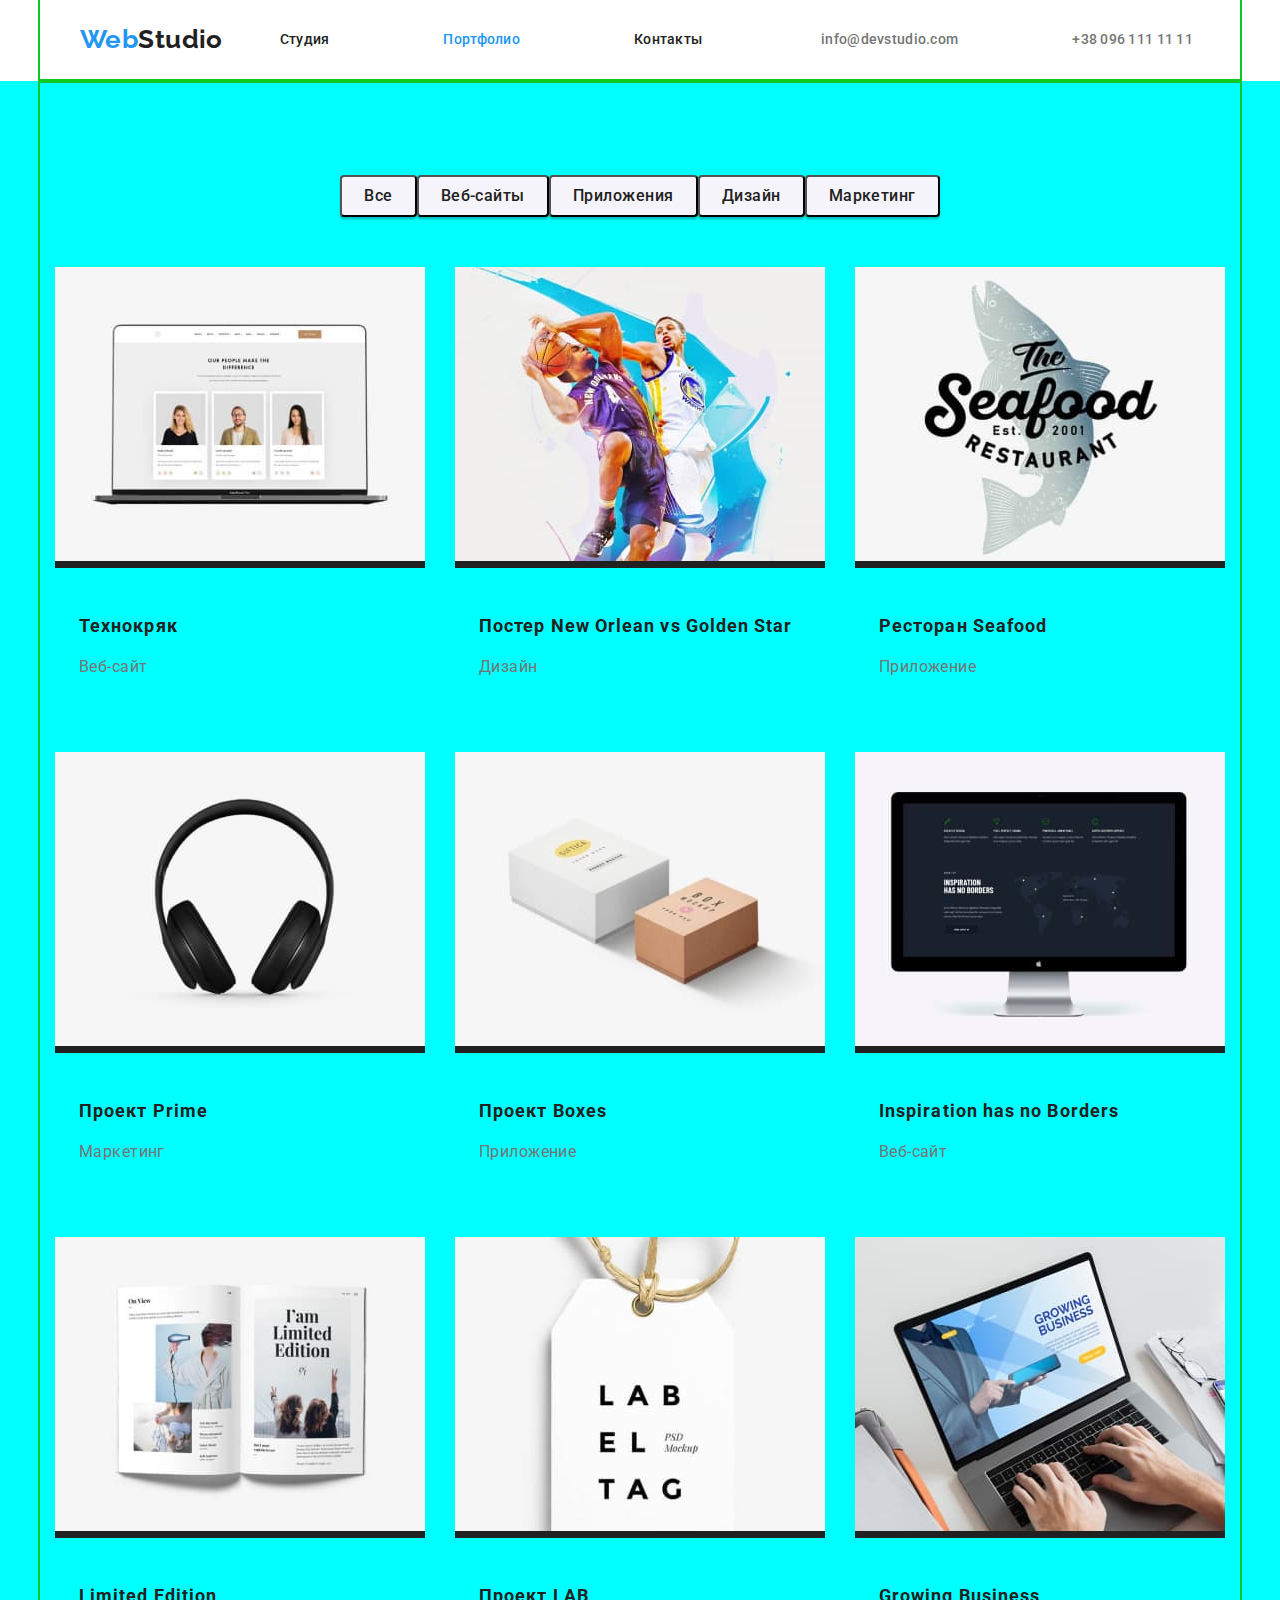
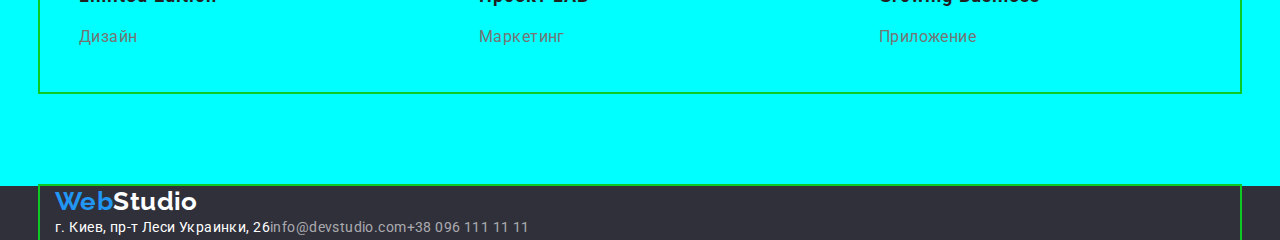
==== commit fcc5a19f: "Закончил партфолио" ====
--- a/portfolio.html
+++ b/portfolio.html
@@ -54,75 +54,134 @@
           </ul>
           <!-- Элементы фильтруущиеся списком кнопок -->
           <ul class="filter-list list">
-            <li>
-              <img src="./images/img-P-1.jpg" alt="Ноутбук" width="370" height="294" />
-              <h2 class="content">Технокряк</h2>
-              <p class="content-direction">Веб-сайт</p>
-            </li>
-            <li>
-              <img
-                src="./images/img-P-2.jpg"
-                alt="Постер на котором изображены два игрока-баскетболиста команд: Нового орлеана и Золотой звезды борящихся за мяч"
-                width="370"
-                height="294"
-              />
-              <h2 lang="en" class="content">Постер New Orlean vs Golden Star</h2>
-              <p class="content-direction">Дизайн</p>
-            </li>
-            <li>
-              <img
-                src="./images/img-P-3.jpg"
-                alt="Логотип ресторана морской кухни, на логотипе изображена рыба"
-                width="370"
-                height="294"
-              />
-              <h2 lang="en" class="content">Ресторан Seafood</h2>
-              <p class="content-direction">Приложение</p>
-            </li>
-            <li>
-              <img src="./images/img-P-4.jpg" alt="Наушники" width="370" height="294" />
-              <h2 lang="en" class="content">Проект Prime</h2>
-              <p class="content-direction">Маркетинг</p>
-            </li>
-            <li>
-              <img
-                src="./images/img-P-5.jpg"
-                alt="Мужская и женская туалетная вода"
-                width="370"
-                height="294"
-              />
-              <h2 lang="en" class="content">Проект Boxes</h2>
-              <p class="content-direction">Приложение</p>
-            </li>
-            <li>
-              <img src="./images/img-P-6.jpg" alt="Монитор от компютера" width="370" height="294" />
-              <h2 lang="en" class="content">Inspiration has no Borders</h2>
-              <p class="content-direction">Веб-сайт</p>
-            </li>
-            <li>
-              <img
-                src="./images/img-P-7.jpg"
-                alt="Журнал издательства Limited Edition"
-                width="370"
-                height="294"
-              />
-              <h2 lang="en" class="content">Limited Edition</h2>
-              <p class="content-direction">Дизайн</p>
-            </li>
-            <li>
-              <img src="./images/img-P-8.jpg" alt="Бирка LAB EL TAG" width="370" height="294" />
-              <h2 lang="en" class="content">Проект LAB</h2>
-              <p class="content-direction">Маркетинг</p>
-            </li>
-            <li>
-              <img
-                src="./images/img-P-9.jpg"
-                alt="Ноутбук на котором открыта сатраница компании по развитию бизнеса"
-                width="370"
-                height="294"
-              />
-              <h2 lang="en" class="content">Growing Business</h2>
-              <p class="content-direction">Приложение</p>
+            <li class="card">
+              <div class="card-thumb">
+                <img src="./images/img-P-1.jpg" alt="Ноутбук" width="370" height="294" />
+              </div>
+              <div class="card-content">
+                <h2 class="content">Технокряк</h2>
+              </div>
+              <div class="card-direction">
+                <p class="content-direction">Веб-сайт</p>
+              </div>
+            </li>
+            <li class="card">
+              <div class="card-thumb">
+                <img
+                  src="./images/img-P-2.jpg"
+                  alt="Постер на котором изображены два игрока-баскетболиста команд: Нового орлеана и Золотой звезды борящихся за мяч"
+                  width="370"
+                  height="294"
+                />
+              </div>
+              <div class="card-content">
+                <h2 lang="en" class="content">Постер New Orlean vs Golden Star</h2>
+              </div>
+              <div class="card-direction">
+                <p class="content-direction">Дизайн</p>
+              </div>
+            </li>
+            <li class="card">
+              <div class="card-thumb">
+                <img
+                  src="./images/img-P-3.jpg"
+                  alt="Логотип ресторана морской кухни, на логотипе изображена рыба"
+                  width="370"
+                  height="294"
+                />
+              </div>
+              <div class="card-content">
+                <h2 lang="en" class="content">Ресторан Seafood</h2>
+              </div>
+              <div class="card-direction">
+                <p class="content-direction">Приложение</p>
+              </div>
+            </li>
+            <li class="card">
+              <div class="card-thumb">
+                <img src="./images/img-P-4.jpg" alt="Наушники" width="370" height="294" />
+              </div>
+              <div class="card-content">
+                <h2 lang="en" class="content">Проект Prime</h2>
+              </div>
+              <div class="card-direction">
+                <p class="content-direction">Маркетинг</p>
+              </div>
+            </li>
+            <li class="card">
+              <div class="card-thumb">
+                <img
+                  src="./images/img-P-5.jpg"
+                  alt="Мужская и женская туалетная вода"
+                  width="370"
+                  height="294"
+                />
+              </div>
+              <div class="card-content">
+                <h2 lang="en" class="content">Проект Boxes</h2>
+              </div>
+              <div class="card-direction">
+                <p class="content-direction">Приложение</p>
+              </div>
+            </li>
+            <li class="card">
+              <div class="card-thumb">
+                <img
+                  src="./images/img-P-6.jpg"
+                  alt="Монитор от компютера"
+                  width="370"
+                  height="294"
+                />
+              </div>
+              <div class="card-content">
+                <h2 lang="en" class="content">Inspiration has no Borders</h2>
+              </div>
+              <div class="card-direction">
+                <p class="content-direction">Веб-сайт</p>
+              </div>
+            </li>
+            <li class="card">
+              <div class="card-thumb">
+                <img
+                  src="./images/img-P-7.jpg"
+                  alt="Журнал издательства Limited Edition"
+                  width="370"
+                  height="294"
+                />
+              </div>
+              <div class="card-content">
+                <h2 lang="en" class="content">Limited Edition</h2>
+              </div>
+              <div class="card-direction">
+                <p class="content-direction">Дизайн</p>
+              </div>
+            </li>
+            <li class="card">
+              <div class="card-thumb">
+                <img src="./images/img-P-8.jpg" alt="Бирка LAB EL TAG" width="370" height="294" />
+              </div>
+              <div class="card-content">
+                <h2 lang="en" class="content">Проект LAB</h2>
+              </div>
+              <div class="card-direction">
+                <p class="content-direction">Маркетинг</p>
+              </div>
+            </li>
+            <li class="card">
+              <div class="card-thumb">
+                <img
+                  src="./images/img-P-9.jpg"
+                  alt="Ноутбук на котором открыта сатраница компании по развитию бизнеса"
+                  width="370"
+                  height="294"
+                />
+              </div>
+              <div class="card-content">
+                <h2 lang="en" class="content">Growing Business</h2>
+              </div>
+              <div class="card-direction">
+                <p class="content-direction">Приложение</p>
+              </div>
             </li>
           </ul>
         </div>
--- a/css/styles.css
+++ b/css/styles.css
@@ -17,6 +17,8 @@
   /* Акцент цвета текста и фона*/
   --accent-color: #2196f3;
   --accent-color-hover: #188ce8;
+  /* Переменная зазоров между карточками*/
+  --filter-list-card: 30px;
 }
 body {
   font-family: var(--main-font);
@@ -66,6 +68,11 @@
   margin-top: 0;
   margin-bottom: 0;
 }
+img {
+  display: block;
+  max-width: 100%;
+  height: auto;
+}
 .container {
   margin-left: auto;
   margin-right: auto;
@@ -75,7 +82,6 @@
   outline: 2px solid rgb(13, 201, 35);
 }
 .section {
-  padding-top: 94px;
   padding-bottom: 94px;
   background-color: aqua;
 }
@@ -97,6 +103,8 @@
   margin-left: 50px;
 }
 .main-nav {
+  border-bottom-style: solid;
+  border-bottom-width: 1px;
   display: flex;
   align-items: center;
 }
@@ -105,7 +113,6 @@
   color: var(--accent-color);
 }
 .logo {
-  display: block;
   padding: 24px 25px;
   color: var(--main-font);
   font-family: var(--secondary-font);
@@ -115,7 +122,6 @@
 }
 /* Список навигации */
 .navigation-list .link {
-  display: block;
   padding: 32px 32px;
   font-weight: 500;
   line-height: 1.14;
@@ -131,7 +137,6 @@
 }
 /* Список контактов */
 .contacts-list .email {
-  display: block;
   padding: 32px 32px;
   font-weight: 500;
   line-height: 1.14;
@@ -144,7 +149,6 @@
   color: var(--accent-color);
 }
 .contacts-list .phone {
-  display: block;
   padding: 32px 32px;
   font-weight: 500;
   line-height: 1.14;
@@ -197,15 +201,37 @@
 }
 /* ------------- Приемущества ------------- */
 /* Приемущества работы */
-.priority-list .list {
-  display: flex;
-  flex-wrap: wrap;
-  flex-basis: calc(100 / 4 - 15px);
-}
+
+.container .priority-list {
+  flex-direction: row 
+  flex-basis: calc(100% / 4);
+  
+}
+
+.subtitle-text .scroll-subtitle {
+ flex-direction: row 
+  flex-basis: calc(100% / 4);
+}
+.subtitle-text .clarification-text {
+  display: flex;
+  flex-direction: row 
+  flex-basis: calc(100% / 4);
+}
+
+.priority-list .subtitle {
+ flex-direction: row 
+  flex-basis: calc(100% / 4);
+}
+.priority-list .text {
+  flex-basis: calc(100% / 4);
+  margin-top: 
+  margin-left: 
+  flex-direction: row 
+}
+
 .subtitle {
-  display: flex;
   padding-top: 94px;
-  padding-bottom: 10px;
+  margin-top: 0px;
   font-weight: 700;
   line-height: 1.14;
   font-size: 14px;
@@ -214,13 +240,18 @@
 }
 /* Текстовый контент к приемуществам работы */
 .text {
-  display: flex;
+  margin: 0px;
   font-weight: 400;
   line-height: 1.71;
   color: var(--secondary-color);
 }
 /* ------------- Работы ------------- */
 /* Чем мы занмаемся */
+.activity-list {
+  display: flex;
+  flex-wrap: nowrap;
+  justify-content: space-between;
+}
 .subject {
   padding-bottom: 50px;
   font-weight: 700;
@@ -231,7 +262,14 @@
 }
 /* ------------- Команда ------------- */
 /* Наша команда */
+.command-list {
+  display: flex;
+  flex-wrap: nowrap;
+  justify-content: space-between;
+}
+
 .heading {
+  padding-top: 94px;
   padding-bottom: 50px;
   font-weight: 700;
   line-height: 1.17;
@@ -251,6 +289,7 @@
 }
 /* Должности представителей нашей команды */
 .position {
+  margin-bottom: 94px;
   padding-bottom: 30px;
   font-weight: 400;
   line-height: 1.19;
@@ -259,8 +298,40 @@
   color: var(--secondary-color);
 }
 /* ------------- Портфолио -------------*/
+/* Flexbox для header */
+.filter-list {
+  display: flex;
+  flex-wrap: wrap;
+  margin-top: calc(-1 * var(--filter-list-card));
+  margin-left: calc(-1 * var(--filter-list-card));
+}
+.filter-list .card {
+  flex-basis: calc(100% / 3 - var(--filter-list-card));
+  margin-top: var(--filter-list-card);
+  margin-left: var(--filter-list-card);
+}
+.card-content {
+  padding: 20px 24px 4px;
+}
+.card-direction {
+  padding: 0px 24px 20px;
+}
+.card .card-thumb {
+  border-bottom-style: solid;
+  border-bottom-width: 7px;
+}
+.button-list {
+  display: flex;
+  flex-wrap: nowrap;
+  justify-content: center;
+}
+.button-list .button + .button {
+  margin-left: 8px;
+}
 /* Кнопки фильтров из списка кнопок портфолио*/
 .portfolio-btn {
+  margin-top: 94px;
+  margin-bottom: 50px;
   border-radius: 4px;
   padding: 6px 22px;
   box-shadow: 0px 3px 1px rgba(0, 0, 0, 0.1), 0px 1px 2px rgba(0, 0, 0, 0.08),
@@ -288,7 +359,6 @@
   font-size: 18px;
   line-height: 2;
   letter-spacing: 0.06em;
-  text-align: center;
   color: var(--basic-color);
 }
 /* Направление контента фильтрующигося списком портфолио */
@@ -301,12 +371,27 @@
 }
 /* ------------- Подвал ------------- */
 /* Ссылка с логотипом футера*/
+
+.container-footer {
+  display: flex;
+  flex-direction: column;
+}
+.office .address {
+  display: flex;
+  flex-direction: column;
+}
+.contacts-email .address {
+  display: flex;
+  flex-direction: column;
+}
+.contacts-phone .address {
+  display: flex;
+  flex-direction: column;
+}
 .logo-footer .accent {
   color: var(--accent-color);
 }
 .logo-footer {
-  width: 145px;
-  padding: 60px 1230px 20px 215px;
   color: var(--logo-footer);
   font-family: var(--secondary-font);
   font-weight: 700;
@@ -315,8 +400,6 @@
 }
 /* Список контактов футера */
 .contacts-list .email-footer {
-  padding-bottom: 9px;
-  width: 231px;
   line-height: 1.71;
   font-weight: 400;
   font-style: normal;
@@ -328,8 +411,6 @@
   color: var(--accent-color);
 }
 .contacts-list .phone-footer {
-  padding-bottom: 60px;
-  width: 231px;
   line-height: 1.71;
   font-weight: 400;
   font-style: normal;
@@ -342,8 +423,6 @@
 }
 /* Почтовый адрес */
 .office {
-  padding-bottom: 9px;
-  width: 231px;
   font-weight: 400;
   line-height: 1.71;
   font-style: normal;
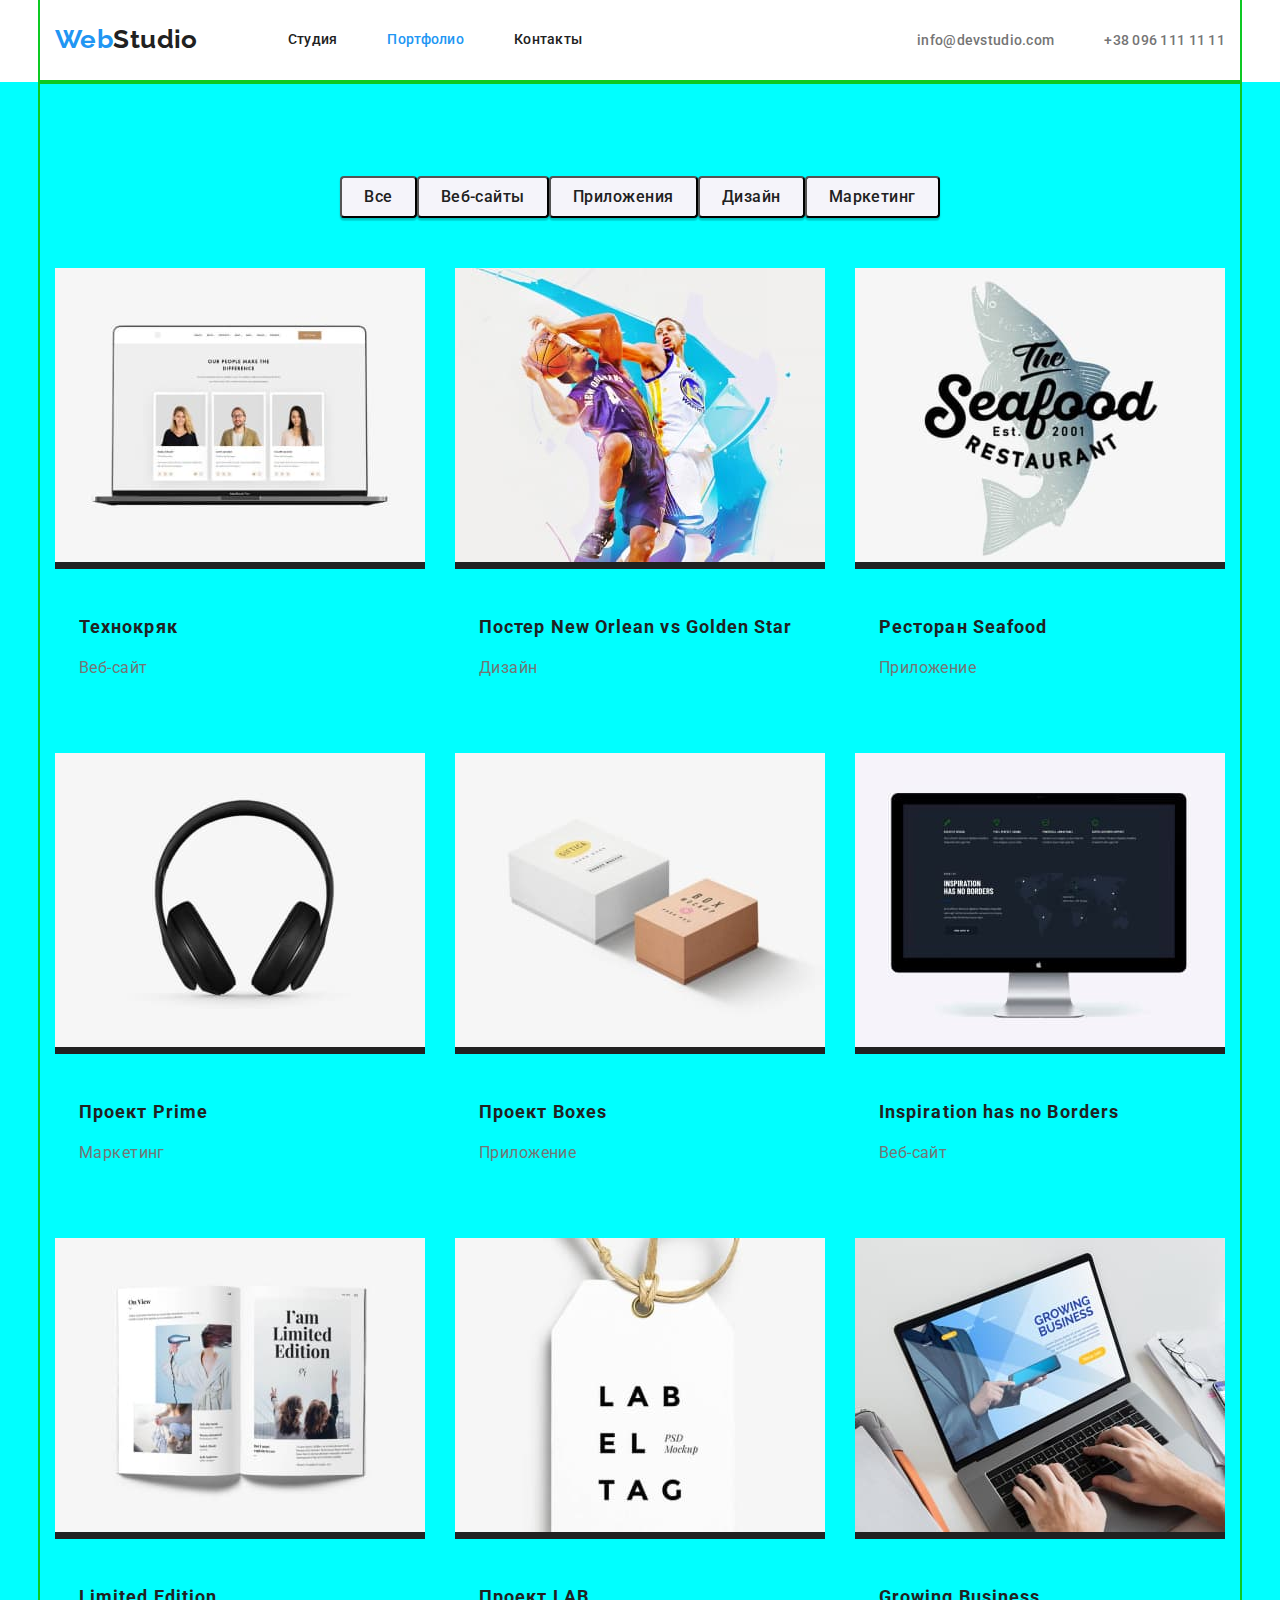
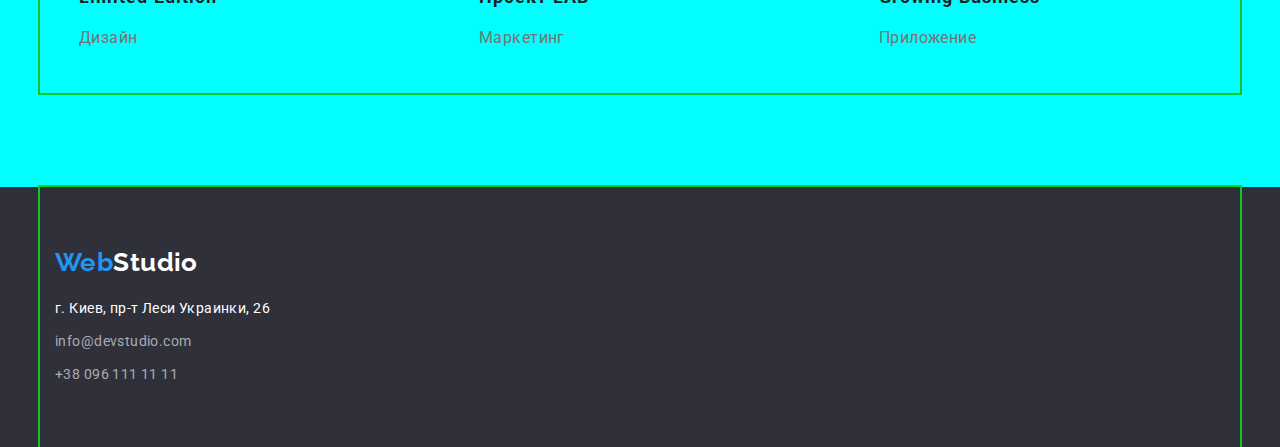
==== commit 51be6277: "Исправил хедер и футер" ====
--- a/portfolio.html
+++ b/portfolio.html
@@ -23,13 +23,13 @@
       <div class="container main-nav">
         <nav class="main-nav">
           <a href="" class="logo link"><span class="accent">Web</span>Studio</a>
-          <ul class="navigation-list list">
+          <ul class="navigation-header-list list">
             <li class="item"><a href="index.html" class="link">Студия</a></li>
             <li class="item"><a href="portfolio.html" class="link current">Портфолио</a></li>
             <li class="item"><a href="" class="link">Контакты</a></li>
           </ul>
         </nav>
-        <ul class="contacts-list list">
+        <ul class="contacts-header-list list">
           <li class="item">
             <a href="mailto:info@devstudio.com" class="email link">info@devstudio.com</a>
           </li>
@@ -189,10 +189,12 @@
     </main>
     <footer class="footer">
       <div class="container">
+        <div class="container-logo-footer">
         <a href="" class="logo-footer link"><span class="accent">Web</span>Studio</a>
+      </div>
         <address>
-          <ul class="contacts-list list">
-            <li>
+          <ul class="contacts-footer-list list">
+            <li class="office address">
               <a
                 href="https://goo.gl/maps/5S5dMyk2Rb5R47MP8"
                 target="_blank"
@@ -201,10 +203,12 @@
                 >г. Киев, пр-т Леси Украинки, 26</a
               >
             </li>
-            <li>
-              <a href="mailto:info@devstudio.com" class="email-footer link">info@devstudio.com</a>
-            </li>
-            <li><a href="tel:+380961111111" class="phone-footer link">+38 096 111 11 11</a></li>
+            <li class="contacts-footer-list list">
+              <a href="mailto:info@devstudio.com" class="email link">info@devstudio.com</a>
+            </li class="contacts-footer-list list">
+            <div class="phone-box">
+            <li><a href="tel:+380961111111" class="phone link">+38 096 111 11 11</a></li>
+            </div>
           </ul>
         </address>
       </div>
--- a/css/styles.css
+++ b/css/styles.css
@@ -87,19 +87,19 @@
 }
 /* ------------- Шапка ------------- */
 /* Flexbox для header */
-.navigation-list {
+.navigation-header-list {
   display: flex;
   align-items: center;
 }
-.navigation-list .item + .item {
+.navigation-header-list .item + .item {
   margin-left: 50px;
 }
-.contacts-list {
+.contacts-header-list {
   display: flex;
   align-items: center;
   margin-left: auto;
 }
-.contacts-list .item + .item {
+.contacts-header-list .item + .item {
   margin-left: 50px;
 }
 .main-nav {
@@ -113,7 +113,7 @@
   color: var(--accent-color);
 }
 .logo {
-  padding: 24px 25px;
+  padding: 24px 90px 25px 0px;
   color: var(--main-font);
   font-family: var(--secondary-font);
   font-weight: 700;
@@ -121,43 +121,43 @@
   line-height: 1.19;
 }
 /* Список навигации */
-.navigation-list .link {
-  padding: 32px 32px;
+.navigation-header-list .link {
+  padding: 32px 0px 32px;
   font-weight: 500;
   line-height: 1.14;
   color: var(--basic-color);
   letter-spacing: 0.02em;
 }
-.navigation-list .link:hover,
-.navigation-list .link:focus {
-  color: var(--accent-color);
-}
-.navigation-list .current {
+.navigation-header-list .link:hover,
+.navigation-header-list .link:focus {
+  color: var(--accent-color);
+}
+.navigation-header-list .current {
   color: var(--accent-color);
 }
 /* Список контактов */
-.contacts-list .email {
-  padding: 32px 32px;
+.contacts-header-list .email {
+  padding: 32px 0px 32px;
   font-weight: 500;
   line-height: 1.14;
   letter-spacing: 0.02em;
   font-style: normal;
   color: var(--secondary-color);
 }
-.contacts-list .email:hover,
-.contacts-list .email:focus {
-  color: var(--accent-color);
-}
-.contacts-list .phone {
-  padding: 32px 32px;
+.contacts-header-list .email:hover,
+.contacts-header-list .email:focus {
+  color: var(--accent-color);
+}
+.contacts-header-list .phone {
+  padding: 32px 0px 32px;
   font-weight: 500;
   line-height: 1.14;
   letter-spacing: 0.02em;
   font-style: normal;
   color: var(--secondary-color);
 }
-.contacts-list .phone:hover,
-.contacts-list .phone:focus {
+.contacts-header-list .phone:hover,
+.contacts-header-list .phone:focus {
   color: var(--accent-color);
 }
 /* ------------- Герой ------------- */
@@ -202,36 +202,19 @@
 /* ------------- Приемущества ------------- */
 /* Приемущества работы */
 
-.container .priority-list {
-  flex-direction: row 
-  flex-basis: calc(100% / 4);
-  
+.subtitle-text > {
+}
+.priority-list {
 }
 
-.subtitle-text .scroll-subtitle {
- flex-direction: row 
-  flex-basis: calc(100% / 4);
-}
-.subtitle-text .clarification-text {
-  display: flex;
-  flex-direction: row 
-  flex-basis: calc(100% / 4);
+.scroll-subtitle {
 }
 
-.priority-list .subtitle {
- flex-direction: row 
-  flex-basis: calc(100% / 4);
-}
-.priority-list .text {
-  flex-basis: calc(100% / 4);
-  margin-top: 
-  margin-left: 
-  flex-direction: row 
+.clarification-text {
 }
 
 .subtitle {
   padding-top: 94px;
-  margin-top: 0px;
   font-weight: 700;
   line-height: 1.14;
   font-size: 14px;
@@ -240,7 +223,6 @@
 }
 /* Текстовый контент к приемуществам работы */
 .text {
-  margin: 0px;
   font-weight: 400;
   line-height: 1.71;
   color: var(--secondary-color);
@@ -249,7 +231,6 @@
 /* Чем мы занмаемся */
 .activity-list {
   display: flex;
-  flex-wrap: nowrap;
   justify-content: space-between;
 }
 .subject {
@@ -264,7 +245,6 @@
 /* Наша команда */
 .command-list {
   display: flex;
-  flex-wrap: nowrap;
   justify-content: space-between;
 }
 
@@ -371,27 +351,22 @@
 }
 /* ------------- Подвал ------------- */
 /* Ссылка с логотипом футера*/
-
-.container-footer {
+.container-logo-footer {
   display: flex;
   flex-direction: column;
 }
-.office .address {
+.phone-box {
+  padding-bottom: 60px;
+}
+.office-address {
   display: flex;
   flex-direction: column;
 }
-.contacts-email .address {
-  display: flex;
-  flex-direction: column;
-}
-.contacts-phone .address {
-  display: flex;
-  flex-direction: column;
-}
 .logo-footer .accent {
   color: var(--accent-color);
 }
 .logo-footer {
+  padding: 60px 0px 20px;
   color: var(--logo-footer);
   font-family: var(--secondary-font);
   font-weight: 700;
@@ -399,30 +374,34 @@
   line-height: 1.19;
 }
 /* Список контактов футера */
-.contacts-list .email-footer {
+.contacts-footer-list .email {
+  display: flex;
+  flex-direction: column;
+  padding: 0px 0px 9px;
   line-height: 1.71;
   font-weight: 400;
   font-style: normal;
   color: var(--contacts-footer);
   color: var(--contacts-list-footer);
 }
-.contacts-list .email-footer:hover,
-.contacts-list .email-footer:focus {
-  color: var(--accent-color);
-}
-.contacts-list .phone-footer {
+.contacts-footer-list .email:hover,
+.contacts-footer-list .email:focus {
+  color: var(--accent-color);
+}
+.contacts-footer-list .phone {
   line-height: 1.71;
   font-weight: 400;
   font-style: normal;
   color: var(--contacts-footer);
   color: var(--contacts-list-footer);
 }
-.contacts-list .phone-footer:hover,
-.contacts-list .phone-footer:focus {
+.contacts-footer-list .phone:hover,
+.contacts-footer-list .phone:focus {
   color: var(--accent-color);
 }
 /* Почтовый адрес */
 .office {
+  padding: 0px 0px 9px;
   font-weight: 400;
   line-height: 1.71;
   font-style: normal;
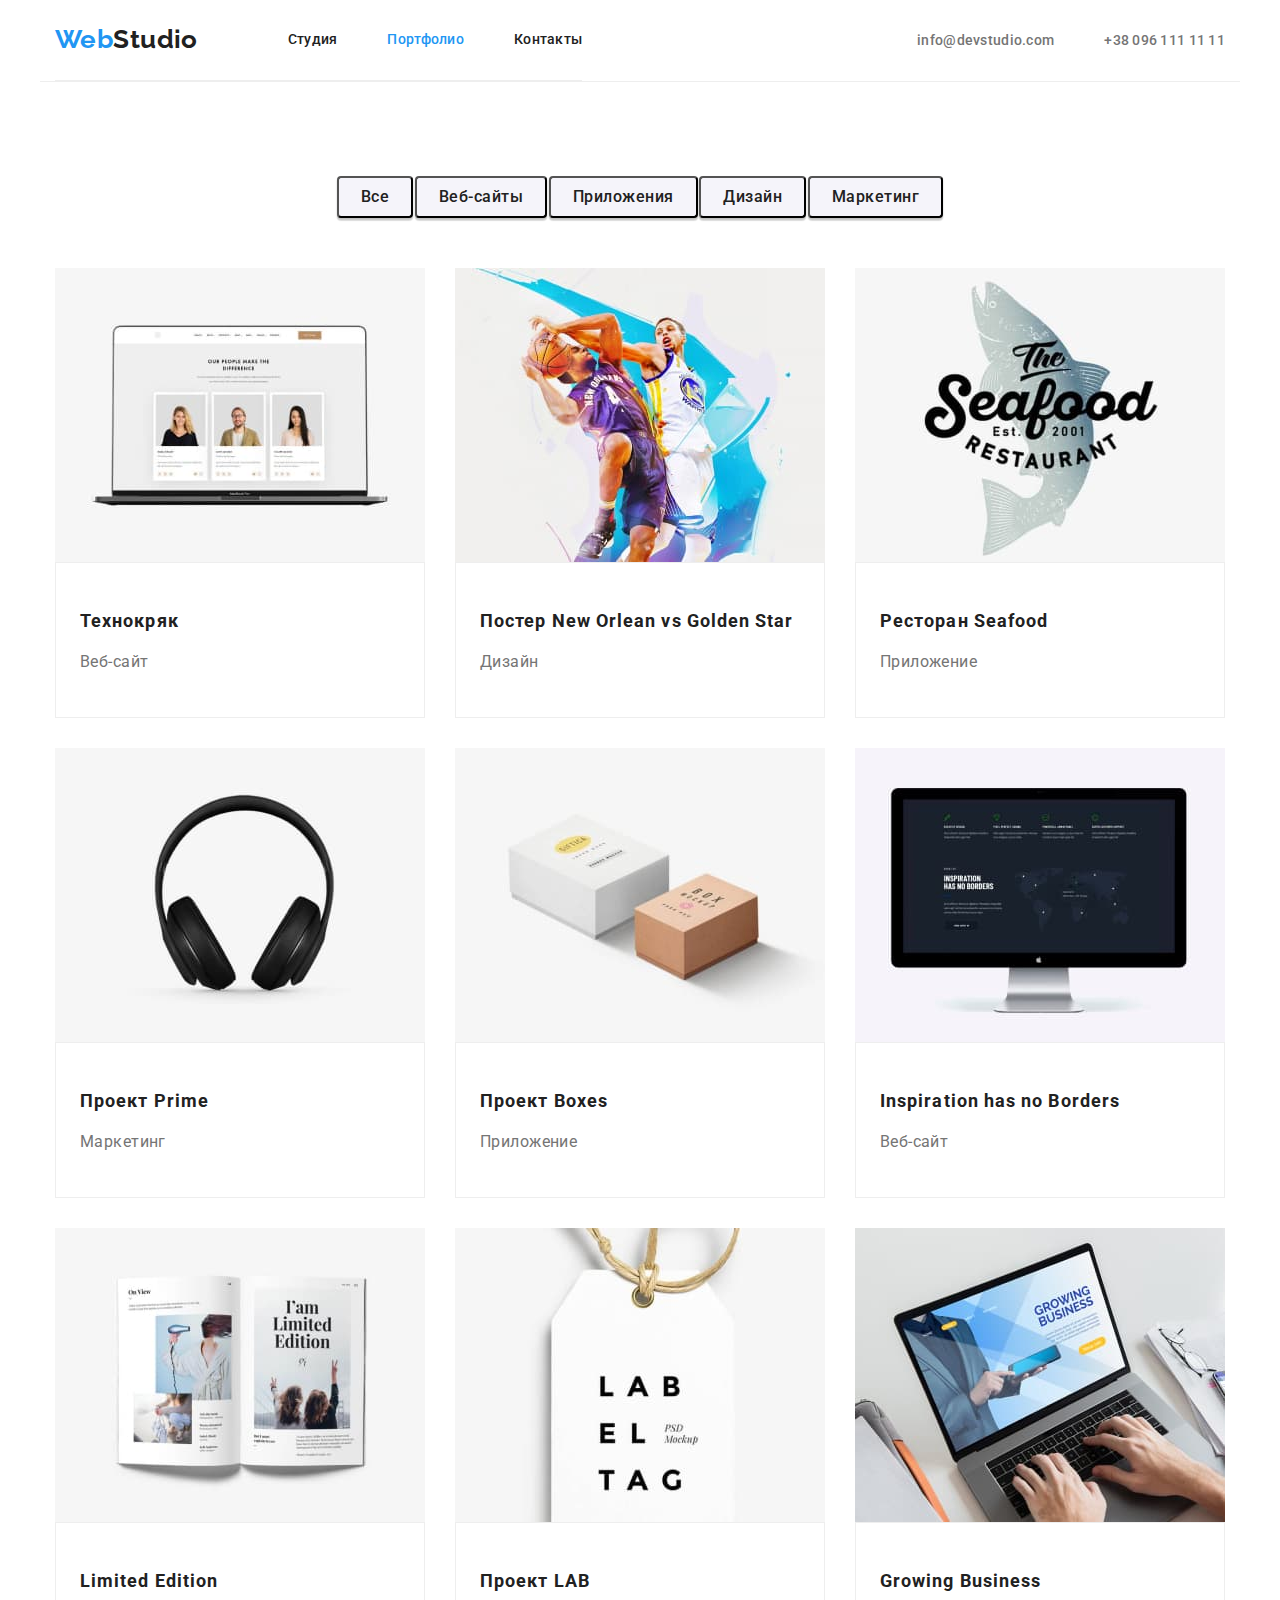
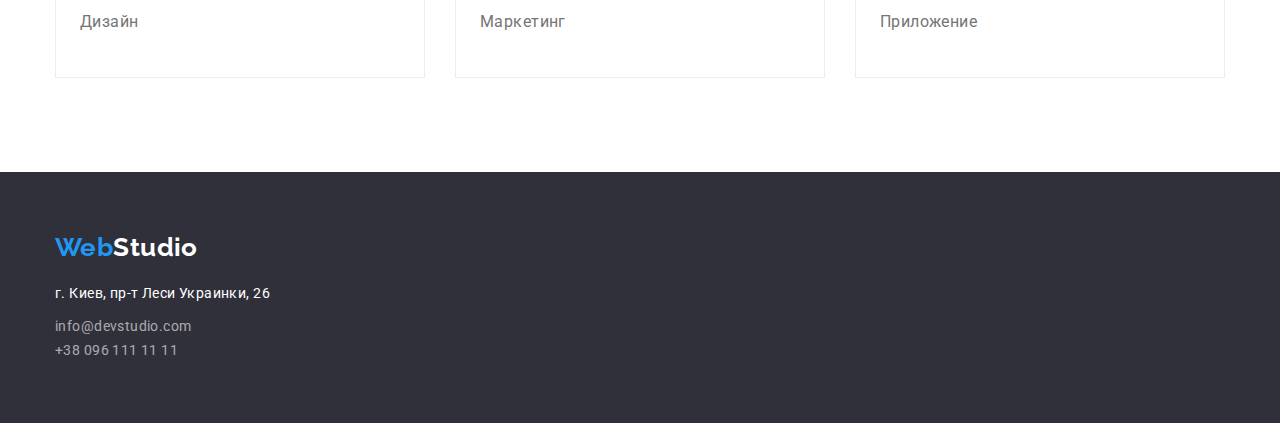
==== commit 3a08c33e: "Закончил все кроме раздела "приемущества"" ====
--- a/portfolio.html
+++ b/portfolio.html
@@ -58,11 +58,13 @@
               <div class="card-thumb">
                 <img src="./images/img-P-1.jpg" alt="Ноутбук" width="370" height="294" />
               </div>
+              <div class="box-content-direction">
               <div class="card-content">
                 <h2 class="content">Технокряк</h2>
               </div>
               <div class="card-direction">
                 <p class="content-direction">Веб-сайт</p>
+              </div>
               </div>
             </li>
             <li class="card">
@@ -74,11 +76,13 @@
                   height="294"
                 />
               </div>
+              <div class="box-content-direction">
               <div class="card-content">
                 <h2 lang="en" class="content">Постер New Orlean vs Golden Star</h2>
               </div>
               <div class="card-direction">
                 <p class="content-direction">Дизайн</p>
+              </div>
               </div>
             </li>
             <li class="card">
@@ -90,22 +94,26 @@
                   height="294"
                 />
               </div>
+              <div class="box-content-direction">
               <div class="card-content">
                 <h2 lang="en" class="content">Ресторан Seafood</h2>
               </div>
               <div class="card-direction">
                 <p class="content-direction">Приложение</p>
               </div>
+              </div>
             </li>
             <li class="card">
               <div class="card-thumb">
                 <img src="./images/img-P-4.jpg" alt="Наушники" width="370" height="294" />
               </div>
+              <div class="box-content-direction">
               <div class="card-content">
                 <h2 lang="en" class="content">Проект Prime</h2>
               </div>
               <div class="card-direction">
                 <p class="content-direction">Маркетинг</p>
+              </div>
               </div>
             </li>
             <li class="card">
@@ -117,11 +125,13 @@
                   height="294"
                 />
               </div>
+              <div class="box-content-direction">
               <div class="card-content">
                 <h2 lang="en" class="content">Проект Boxes</h2>
               </div>
               <div class="card-direction">
                 <p class="content-direction">Приложение</p>
+              </div>
               </div>
             </li>
             <li class="card">
@@ -133,11 +143,13 @@
                   height="294"
                 />
               </div>
+              <div class="box-content-direction">
               <div class="card-content">
                 <h2 lang="en" class="content">Inspiration has no Borders</h2>
               </div>
               <div class="card-direction">
                 <p class="content-direction">Веб-сайт</p>
+              </div>
               </div>
             </li>
             <li class="card">
@@ -149,22 +161,26 @@
                   height="294"
                 />
               </div>
+              <div class="box-content-direction">
               <div class="card-content">
                 <h2 lang="en" class="content">Limited Edition</h2>
               </div>
               <div class="card-direction">
                 <p class="content-direction">Дизайн</p>
               </div>
+              </div>
             </li>
             <li class="card">
               <div class="card-thumb">
                 <img src="./images/img-P-8.jpg" alt="Бирка LAB EL TAG" width="370" height="294" />
               </div>
+              <div class="box-content-direction">
               <div class="card-content">
                 <h2 lang="en" class="content">Проект LAB</h2>
               </div>
               <div class="card-direction">
                 <p class="content-direction">Маркетинг</p>
+              </div>
               </div>
             </li>
             <li class="card">
@@ -176,11 +192,13 @@
                   height="294"
                 />
               </div>
+              <div class="box-content-direction">
               <div class="card-content">
                 <h2 lang="en" class="content">Growing Business</h2>
               </div>
               <div class="card-direction">
                 <p class="content-direction">Приложение</p>
+              </div>
               </div>
             </li>
           </ul>
--- a/css/styles.css
+++ b/css/styles.css
@@ -17,6 +17,8 @@
   /* Акцент цвета текста и фона*/
   --accent-color: #2196f3;
   --accent-color-hover: #188ce8;
+  /* Цвет линий*/
+  --card-line: #eeeeee;
   /* Переменная зазоров между карточками*/
   --filter-list-card: 30px;
 }
@@ -79,14 +81,11 @@
   width: 1200px;
   padding-left: 15px;
   padding-right: 15px;
-  outline: 2px solid rgb(13, 201, 35);
 }
 .section {
   padding-bottom: 94px;
-  background-color: aqua;
 }
 /* ------------- Шапка ------------- */
-/* Flexbox для header */
 .navigation-header-list {
   display: flex;
   align-items: center;
@@ -103,8 +102,7 @@
   margin-left: 50px;
 }
 .main-nav {
-  border-bottom-style: solid;
-  border-bottom-width: 1px;
+  border-bottom: 1px solid var(--card-line);
   display: flex;
   align-items: center;
 }
@@ -201,16 +199,11 @@
 }
 /* ------------- Приемущества ------------- */
 /* Приемущества работы */
-
-.subtitle-text > {
-}
-.priority-list {
-}
-
-.scroll-subtitle {
-}
-
-.clarification-text {
+.box {
+  display: flex;
+}
+.subtitle-text {
+  flex-basis: calc((100% - 30px) / 4);
 }
 
 .subtitle {
@@ -247,7 +240,9 @@
   display: flex;
   justify-content: space-between;
 }
-
+.photo-items-position {
+  outline: 1px solid var(--card-line);
+}
 .heading {
   padding-top: 94px;
   padding-bottom: 50px;
@@ -278,7 +273,6 @@
   color: var(--secondary-color);
 }
 /* ------------- Портфолио -------------*/
-/* Flexbox для header */
 .filter-list {
   display: flex;
   flex-wrap: wrap;
@@ -296,17 +290,16 @@
 .card-direction {
   padding: 0px 24px 20px;
 }
-.card .card-thumb {
-  border-bottom-style: solid;
-  border-bottom-width: 7px;
+.box-content-direction {
+  border: 1px solid var(--card-line);
 }
 .button-list {
   display: flex;
-  flex-wrap: nowrap;
-  justify-content: center;
-}
-.button-list .button + .button {
-  margin-left: 8px;
+  justify-content: space-evenly;
+  margin: 0px 280px;
+}
+.button-list .portfolio-btn + .portfolio-btn {
+  margin-left: ;
 }
 /* Кнопки фильтров из списка кнопок портфолио*/
 .portfolio-btn {
@@ -375,8 +368,6 @@
 }
 /* Список контактов футера */
 .contacts-footer-list .email {
-  display: flex;
-  flex-direction: column;
   padding: 0px 0px 9px;
   line-height: 1.71;
   font-weight: 400;
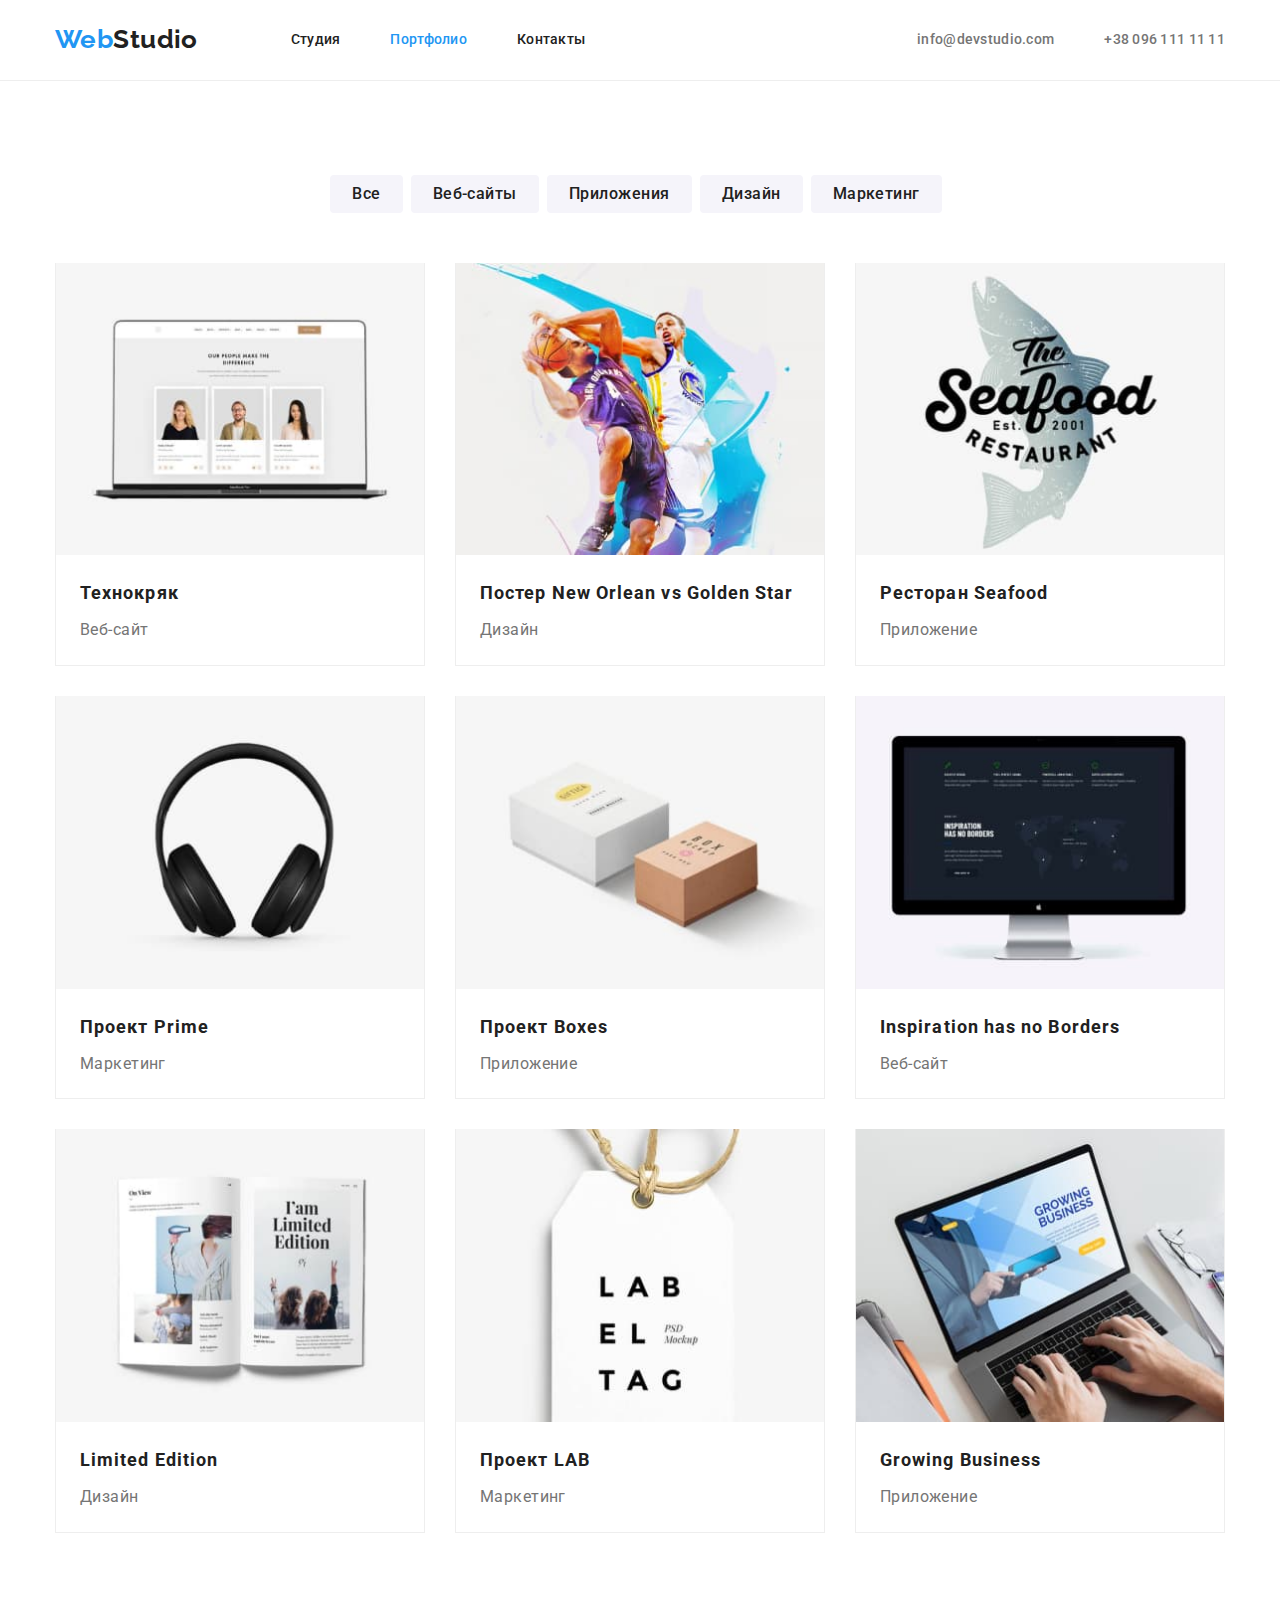
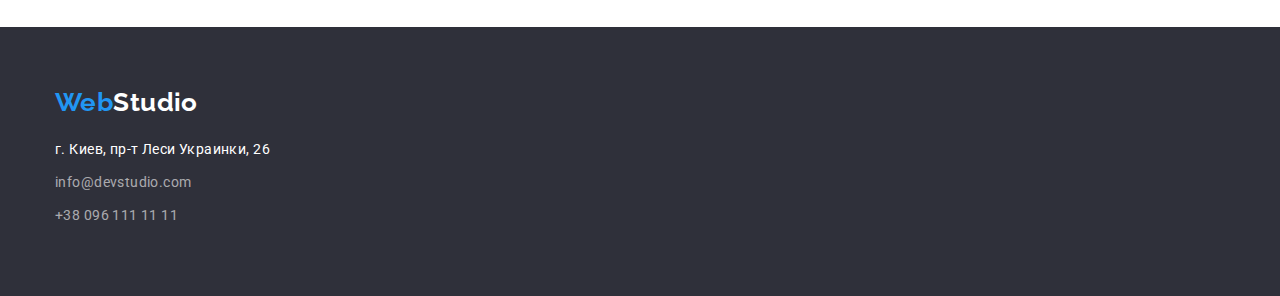
==== commit 2aa598cb: "Исправил замечания ментора" ====
--- a/portfolio.html
+++ b/portfolio.html
@@ -19,7 +19,7 @@
   </head>
   <body>
     <!-- Шапка сайта -->
-    <header>
+    <header class="header-line">
       <div class="container main-nav">
         <nav class="main-nav">
           <a href="" class="logo link"><span class="accent">Web</span>Studio</a>
@@ -39,194 +39,136 @@
         </ul>
       </div>
     </header>
-    <main class="portfolio">
+    <main>
       <!-- Портфолио -->
-      <section class="section">
+      <section class="section portfolio">
         <div class="container">
           <h1 class="visually-hidden">Портфолио</h1>
           <!-- Фильтр представленый списком кнопок -->
           <ul class="button-list list">
-            <li><button type="button" class="portfolio-btn">Все</button></li>
-            <li><button type="button" class="portfolio-btn">Веб-сайты</button></li>
-            <li><button type="button" class="portfolio-btn">Приложения</button></li>
-            <li><button type="button" class="portfolio-btn">Дизайн</button></li>
-            <li><button type="button" class="portfolio-btn">Маркетинг</button></li>
+            <li class="btn-item"><button type="button" class="portfolio-btn">Все</button></li>
+            <li class="btn-item"><button type="button" class="portfolio-btn">Веб-сайты</button></li>
+            <li class="btn-item">
+              <button type="button" class="portfolio-btn">Приложения</button>
+            </li>
+            <li class="btn-item"><button type="button" class="portfolio-btn">Дизайн</button></li>
+            <li class="btn-item"><button type="button" class="portfolio-btn">Маркетинг</button></li>
           </ul>
           <!-- Элементы фильтруущиеся списком кнопок -->
-          <ul class="filter-list list">
-            <li class="card">
-              <div class="card-thumb">
-                <img src="./images/img-P-1.jpg" alt="Ноутбук" width="370" height="294" />
-              </div>
-              <div class="box-content-direction">
-              <div class="card-content">
-                <h2 class="content">Технокряк</h2>
-              </div>
-              <div class="card-direction">
-                <p class="content-direction">Веб-сайт</p>
-              </div>
+          <ul class="portfolio-list list">
+            <li class="portfolio-item">
+              <img src="./images/img-P-1.jpg" alt="Ноутбук" width="370" height="294" />
+              <div class="portfolio-content-direction">
+                <h2 class="portfolio-content">Технокряк</h2>
+                <p class="portfolio-direction">Веб-сайт</p>
               </div>
             </li>
-            <li class="card">
-              <div class="card-thumb">
-                <img
-                  src="./images/img-P-2.jpg"
-                  alt="Постер на котором изображены два игрока-баскетболиста команд: Нового орлеана и Золотой звезды борящихся за мяч"
-                  width="370"
-                  height="294"
-                />
-              </div>
-              <div class="box-content-direction">
-              <div class="card-content">
-                <h2 lang="en" class="content">Постер New Orlean vs Golden Star</h2>
-              </div>
-              <div class="card-direction">
-                <p class="content-direction">Дизайн</p>
-              </div>
+            <li class="portfolio-item">
+              <img
+                src="./images/img-P-2.jpg"
+                alt="Постер на котором изображены два игрока-баскетболиста команд: Нового орлеана и Золотой звезды борящихся за мяч"
+                width="370"
+                height="294"
+              />
+              <div class="portfolio-content-direction">
+                <h2 lang="en" class="portfolio-content">Постер New Orlean vs Golden Star</h2>
+                <p class="portfolio-direction">Дизайн</p>
               </div>
             </li>
-            <li class="card">
-              <div class="card-thumb">
-                <img
-                  src="./images/img-P-3.jpg"
-                  alt="Логотип ресторана морской кухни, на логотипе изображена рыба"
-                  width="370"
-                  height="294"
-                />
-              </div>
-              <div class="box-content-direction">
-              <div class="card-content">
-                <h2 lang="en" class="content">Ресторан Seafood</h2>
-              </div>
-              <div class="card-direction">
-                <p class="content-direction">Приложение</p>
-              </div>
+            <li class="portfolio-item">
+              <img
+                src="./images/img-P-3.jpg"
+                alt="Логотип ресторана морской кухни, на логотипе изображена рыба"
+                width="370"
+                height="294"
+              />
+              <div class="portfolio-content-direction">
+                <h2 lang="en" class="portfolio-content">Ресторан Seafood</h2>
+                <p class="portfolio-direction">Приложение</p>
               </div>
             </li>
-            <li class="card">
-              <div class="card-thumb">
-                <img src="./images/img-P-4.jpg" alt="Наушники" width="370" height="294" />
-              </div>
-              <div class="box-content-direction">
-              <div class="card-content">
-                <h2 lang="en" class="content">Проект Prime</h2>
-              </div>
-              <div class="card-direction">
-                <p class="content-direction">Маркетинг</p>
-              </div>
+            <li class="portfolio-item">
+              <img src="./images/img-P-4.jpg" alt="Наушники" width="370" height="294" />
+              <div class="portfolio-content-direction">
+                <h2 lang="en" class="portfolio-content">Проект Prime</h2>
+                <p class="portfolio-direction">Маркетинг</p>
               </div>
             </li>
-            <li class="card">
-              <div class="card-thumb">
-                <img
-                  src="./images/img-P-5.jpg"
-                  alt="Мужская и женская туалетная вода"
-                  width="370"
-                  height="294"
-                />
-              </div>
-              <div class="box-content-direction">
-              <div class="card-content">
-                <h2 lang="en" class="content">Проект Boxes</h2>
-              </div>
-              <div class="card-direction">
-                <p class="content-direction">Приложение</p>
-              </div>
+            <li class="portfolio-item">
+              <img
+                src="./images/img-P-5.jpg"
+                alt="Мужская и женская туалетная вода"
+                width="370"
+                height="294"
+              />
+              <div class="portfolio-content-direction">
+                <h2 lang="en" class="portfolio-content">Проект Boxes</h2>
+                <p class="portfolio-direction">Приложение</p>
               </div>
             </li>
-            <li class="card">
-              <div class="card-thumb">
-                <img
-                  src="./images/img-P-6.jpg"
-                  alt="Монитор от компютера"
-                  width="370"
-                  height="294"
-                />
-              </div>
-              <div class="box-content-direction">
-              <div class="card-content">
-                <h2 lang="en" class="content">Inspiration has no Borders</h2>
-              </div>
-              <div class="card-direction">
-                <p class="content-direction">Веб-сайт</p>
-              </div>
+            <li class="portfolio-item">
+              <img src="./images/img-P-6.jpg" alt="Монитор от компютера" width="370" height="294" />
+              <div class="portfolio-content-direction">
+                <h2 lang="en" class="portfolio-content">Inspiration has no Borders</h2>
+                <p class="portfolio-direction">Веб-сайт</p>
               </div>
             </li>
-            <li class="card">
-              <div class="card-thumb">
-                <img
-                  src="./images/img-P-7.jpg"
-                  alt="Журнал издательства Limited Edition"
-                  width="370"
-                  height="294"
-                />
-              </div>
-              <div class="box-content-direction">
-              <div class="card-content">
-                <h2 lang="en" class="content">Limited Edition</h2>
-              </div>
-              <div class="card-direction">
-                <p class="content-direction">Дизайн</p>
-              </div>
+            <li class="portfolio-item">
+              <img
+                src="./images/img-P-7.jpg"
+                alt="Журнал издательства Limited Edition"
+                width="370"
+                height="294"
+              />
+              <div class="portfolio-content-direction">
+                <h2 lang="en" class="portfolio-content">Limited Edition</h2>
+                <p class="portfolio-direction">Дизайн</p>
               </div>
             </li>
-            <li class="card">
-              <div class="card-thumb">
-                <img src="./images/img-P-8.jpg" alt="Бирка LAB EL TAG" width="370" height="294" />
-              </div>
-              <div class="box-content-direction">
-              <div class="card-content">
-                <h2 lang="en" class="content">Проект LAB</h2>
-              </div>
-              <div class="card-direction">
-                <p class="content-direction">Маркетинг</p>
-              </div>
+            <li class="portfolio-item">
+              <img src="./images/img-P-8.jpg" alt="Бирка LAB EL TAG" width="370" height="294" />
+              <div class="portfolio-content-direction">
+                <h2 lang="en" class="portfolio-content">Проект LAB</h2>
+                <p class="portfolio-direction">Маркетинг</p>
               </div>
             </li>
-            <li class="card">
-              <div class="card-thumb">
-                <img
-                  src="./images/img-P-9.jpg"
-                  alt="Ноутбук на котором открыта сатраница компании по развитию бизнеса"
-                  width="370"
-                  height="294"
-                />
-              </div>
-              <div class="box-content-direction">
-              <div class="card-content">
-                <h2 lang="en" class="content">Growing Business</h2>
-              </div>
-              <div class="card-direction">
-                <p class="content-direction">Приложение</p>
-              </div>
+            <li class="portfolio-item">
+              <img
+                src="./images/img-P-9.jpg"
+                alt="Ноутбук на котором открыта сатраница компании по развитию бизнеса"
+                width="370"
+                height="294"
+              />
+              <div class="portfolio-content-direction">
+                <h2 lang="en" class="portfolio-content">Growing Business</h2>
+                <p class="portfolio-direction">Приложение</p>
               </div>
             </li>
           </ul>
         </div>
       </section>
     </main>
+    <!-- Подвал сайта -->
     <footer class="footer">
       <div class="container">
-        <div class="container-logo-footer">
-        <a href="" class="logo-footer link"><span class="accent">Web</span>Studio</a>
-      </div>
+        <a href="./index.html" class="footer-logo link"><span class="accent">Web</span>Studio</a>
         <address>
-          <ul class="contacts-footer-list list">
-            <li class="office address">
+          <ul class="footer-list list">
+            <li class="footer-item">
               <a
                 href="https://goo.gl/maps/5S5dMyk2Rb5R47MP8"
                 target="_blank"
                 rel="noopener noreferrer"
-                class="office link"
+                class="footer-office link"
                 >г. Киев, пр-т Леси Украинки, 26</a
               >
             </li>
-            <li class="contacts-footer-list list">
-              <a href="mailto:info@devstudio.com" class="email link">info@devstudio.com</a>
-            </li class="contacts-footer-list list">
-            <div class="phone-box">
-            <li><a href="tel:+380961111111" class="phone link">+38 096 111 11 11</a></li>
-            </div>
+            <li class="footer-item">
+              <a href="mailto:info@devstudio.com" class="footer-contact link">info@devstudio.com</a>
+            </li>
+            <li class="footer-item">
+              <a href="tel:+380961111111" class="footer-contact link">+38 096 111 11 11</a>
+            </li>
           </ul>
         </address>
       </div>
--- a/css/styles.css
+++ b/css/styles.css
@@ -11,6 +11,7 @@
   --title: #ffffff;
   --button: #ffffff;
   --office: #ffffff;
+  --item: #ffffff;
   /* Цвет фона */
   --dark-bg: #2f303a;
   --secondary-bg: #f5f4fa;
@@ -41,15 +42,8 @@
   clip: rect(0 0 0 0);
   overflow: hidden;
 }
-/* Фон */
-.footer {
-  background-color: var(--dark-bg);
-}
-.secondary {
-  background-color: var(--secondary-bg);
-}
-.dark {
-  background-color: var(--dark-bg);
+address {
+  font-style: normal;
 }
 /* Убираем маркеры неупорядоченого списка */
 .list {
@@ -83,42 +77,46 @@
   padding-right: 15px;
 }
 .section {
+  padding-top: 94px;
   padding-bottom: 94px;
 }
-/* ------------- Шапка ------------- */
+/* ------------------ Шапка ------------------ */
+.header-line {
+  border-bottom: 1px solid var(--card-line);
+}
+.contacts-header-list {
+  display: flex;
+  align-items: center;
+  margin-left: auto;
+}
+.contacts-header-list .item + .item {
+  margin-left: 50px;
+}
+.main-nav {
+  display: flex;
+  align-items: center;
+}
+/* Ссылка с логотипом */
+.logo .accent {
+  color: var(--accent-color);
+}
+.logo {
+  padding: 24px 0px 25px;
+  color: var(--main-font);
+  font-family: var(--secondary-font);
+  font-weight: 700;
+  font-size: 26px;
+  line-height: 1.19;
+}
+/* Список навигации */
 .navigation-header-list {
   display: flex;
   align-items: center;
+  margin-left: 93px;
 }
 .navigation-header-list .item + .item {
   margin-left: 50px;
 }
-.contacts-header-list {
-  display: flex;
-  align-items: center;
-  margin-left: auto;
-}
-.contacts-header-list .item + .item {
-  margin-left: 50px;
-}
-.main-nav {
-  border-bottom: 1px solid var(--card-line);
-  display: flex;
-  align-items: center;
-}
-/* Ссылка с логотипом */
-.logo .accent {
-  color: var(--accent-color);
-}
-.logo {
-  padding: 24px 90px 25px 0px;
-  color: var(--main-font);
-  font-family: var(--secondary-font);
-  font-weight: 700;
-  font-size: 26px;
-  line-height: 1.19;
-}
-/* Список навигации */
 .navigation-header-list .link {
   padding: 32px 0px 32px;
   font-weight: 500;
@@ -158,11 +156,16 @@
 .contacts-header-list .phone:focus {
   color: var(--accent-color);
 }
-/* ------------- Герой ------------- */
+/* ------------------ Герой ------------------ */
 /* Заглавие */
-.title {
+.hero {
+  text-align: center;
+  background-color: var(--dark-bg);
   padding-top: 200px;
-  padding-bottom: 30px;
+  padding-bottom: 200px;
+}
+.hero-title {
+  margin-bottom: 30px;
   margin-left: auto;
   margin-right: auto;
   width: 696px;
@@ -175,12 +178,9 @@
   text-transform: uppercase;
 }
 /* Кнопка заказа услуги */
-.btn {
-  text-align: center;
-}
-.button {
-  margin-bottom: 200px;
+.hero-button {
   border-radius: 4px;
+  border: none;
   padding: 10px 32px;
   min-width: 200px;
   box-shadow: 0px 4px 4px rgba(0, 0, 0, 0.15);
@@ -193,21 +193,25 @@
   color: var(--button);
   cursor: pointer;
 }
-.button:hover,
-.button:focus {
+.hero-button:hover,
+.hero-button:focus {
   background-color: var(--accent-color-hover);
 }
-/* ------------- Приемущества ------------- */
+/* ------------------ Приемущества ------------------ */
 /* Приемущества работы */
-.box {
-  display: flex;
-}
-.subtitle-text {
-  flex-basis: calc((100% - 30px) / 4);
-}
-
-.subtitle {
-  padding-top: 94px;
+.priority {
+  padding-bottom: 0px;
+}
+.priority-list {
+  display: flex;
+}
+.priority-item {
+  width: 270px;
+}
+.priority-item:not(last-child) {
+  margin-right: var(--filter-list-card);
+}
+.priority-subtitle {
   font-weight: 700;
   line-height: 1.14;
   font-size: 14px;
@@ -215,47 +219,59 @@
   text-transform: uppercase;
 }
 /* Текстовый контент к приемуществам работы */
-.text {
+.priority-text {
   font-weight: 400;
   line-height: 1.71;
   color: var(--secondary-color);
 }
-/* ------------- Работы ------------- */
+/* ------------------ Работы ------------------ */
 /* Чем мы занмаемся */
-.activity-list {
-  display: flex;
-  justify-content: space-between;
-}
-.subject {
-  padding-bottom: 50px;
+.works-title {
+  margin-bottom: 50px;
   font-weight: 700;
   line-height: 1.17;
   font-size: 36px;
   text-align: center;
   color: var(--basic-color);
 }
-/* ------------- Команда ------------- */
+.works-list {
+  display: flex;
+}
+.works-item:not(last-child) {
+  margin-right: var(--filter-list-card);
+}
+/* ------------------ Команда ------------------ */
 /* Наша команда */
-.command-list {
-  display: flex;
-  justify-content: space-between;
-}
-.photo-items-position {
-  outline: 1px solid var(--card-line);
-}
-.heading {
-  padding-top: 94px;
-  padding-bottom: 50px;
+.team {
+  background-color: var(--secondary-bg);
+}
+.team-title {
+  margin-bottom: 50px;
   font-weight: 700;
   line-height: 1.17;
   font-size: 36px;
   text-align: center;
   color: var(--basic-color);
 }
+.team-list {
+  display: flex;
+}
+.team-item {
+  background-color: var(--item);
+  box-shadow: 0px 1px 3px rgba(0, 0, 0, 0.12), 0px 1px 1px rgba(0, 0, 0, 0.14),
+    0px 2px 1px rgba(0, 0, 0, 0.2);
+  border-radius: 0px 0px 4px 4px;
+}
+.team-item:not(last-child) {
+  margin-right: var(--filter-list-card);
+}
+.team-descr {
+  padding-top: 30px;
+  padding-bottom: 30px;
+}
 /* Список имен представителей нашей команди */
-.items {
-  padding-top: 30px;
-  padding-bottom: 10px;
+.team-name {
+  margin-bottom: 10px;
   font-weight: 500;
   line-height: 1.19;
   font-size: 16px;
@@ -263,52 +279,19 @@
   color: var(--basic-color);
 }
 /* Должности представителей нашей команды */
-.position {
-  margin-bottom: 94px;
-  padding-bottom: 30px;
+.team-position {
   font-weight: 400;
   line-height: 1.19;
   font-size: 16px;
   text-align: center;
   color: var(--secondary-color);
 }
-/* ------------- Портфолио -------------*/
-.filter-list {
-  display: flex;
-  flex-wrap: wrap;
-  margin-top: calc(-1 * var(--filter-list-card));
-  margin-left: calc(-1 * var(--filter-list-card));
-}
-.filter-list .card {
-  flex-basis: calc(100% / 3 - var(--filter-list-card));
-  margin-top: var(--filter-list-card);
-  margin-left: var(--filter-list-card);
-}
-.card-content {
-  padding: 20px 24px 4px;
-}
-.card-direction {
-  padding: 0px 24px 20px;
-}
-.box-content-direction {
-  border: 1px solid var(--card-line);
-}
-.button-list {
-  display: flex;
-  justify-content: space-evenly;
-  margin: 0px 280px;
-}
-.button-list .portfolio-btn + .portfolio-btn {
-  margin-left: ;
-}
+/* ------------------ Портфолио ------------------*/
 /* Кнопки фильтров из списка кнопок портфолио*/
 .portfolio-btn {
-  margin-top: 94px;
-  margin-bottom: 50px;
   border-radius: 4px;
   padding: 6px 22px;
-  box-shadow: 0px 3px 1px rgba(0, 0, 0, 0.1), 0px 1px 2px rgba(0, 0, 0, 0.08),
-    0px 2px 2px rgba(0, 0, 0, 0.12);
+  border: none;
   font-family: var(----main-font);
   font-weight: 500;
   font-size: 16px;
@@ -323,82 +306,88 @@
 .portfolio-btn:focus {
   background-color: var(--accent-color);
   color: var(--button);
-}
-/* Контент фильтрующигося списком портфолио */
-.content {
-  padding-top: 20px;
-  padding-bottom: 4px;
+  box-shadow: 0px 3px 1px rgba(0, 0, 0, 0.1), 0px 1px 2px rgba(0, 0, 0, 0.08),
+    0px 2px 2px rgba(0, 0, 0, 0.12);
+}
+.button-list {
+  display: flex;
+  justify-content: center;
+  margin-bottom: 50px;
+}
+.btn-item:not(last-child) {
+  margin-right: 8px;
+}
+/* Контент и направление контента фильтрующигося списком портфолио */
+.portfolio-list {
+  display: flex;
+  flex-wrap: wrap;
+  margin-top: calc(-1 * var(--filter-list-card));
+  margin-left: calc(-1 * var(--filter-list-card));
+}
+.portfolio-list .portfolio-item {
+  flex-basis: calc(100% / 3 - var(--filter-list-card));
+  margin-top: var(--filter-list-card);
+  margin-left: var(--filter-list-card);
+}
+.portfolio-item {
+  background-color: var(--item);
+  border: 1px solid #eeeeee;
+  border-top: none;
+}
+.portfolio-content-direction {
+  padding: 20px 24px;
+}
+.portfolio-content {
+  margin-bottom: 4px;
   font-weight: 700;
   font-size: 18px;
   line-height: 2;
   letter-spacing: 0.06em;
   color: var(--basic-color);
 }
-/* Направление контента фильтрующигося списком портфолио */
-.content-direction {
-  padding-bottom: 20px;
+.portfolio-direction {
   font-weight: 400;
   font-size: 16px;
   line-height: 1.87;
   color: var(--secondary-color);
 }
-/* ------------- Подвал ------------- */
+/* ------------------ Подвал ------------------ */
 /* Ссылка с логотипом футера*/
-.container-logo-footer {
-  display: flex;
-  flex-direction: column;
-}
-.phone-box {
+.footer {
+  background-color: var(--dark-bg);
+  padding-top: 60px;
   padding-bottom: 60px;
 }
-.office-address {
-  display: flex;
-  flex-direction: column;
-}
-.logo-footer .accent {
-  color: var(--accent-color);
-}
-.logo-footer {
-  padding: 60px 0px 20px;
+.footer-logo .accent {
+  color: var(--accent-color);
+}
+.footer-logo {
+  display: block;
+  margin-bottom: 20px;
   color: var(--logo-footer);
   font-family: var(--secondary-font);
   font-weight: 700;
   font-size: 26px;
   line-height: 1.19;
 }
+.footer-item:not(last-child) {
+  margin-bottom: 9px;
+}
 /* Список контактов футера */
-.contacts-footer-list .email {
-  padding: 0px 0px 9px;
+.footer-contact {
   line-height: 1.71;
   font-weight: 400;
-  font-style: normal;
-  color: var(--contacts-footer);
   color: var(--contacts-list-footer);
 }
-.contacts-footer-list .email:hover,
-.contacts-footer-list .email:focus {
-  color: var(--accent-color);
-}
-.contacts-footer-list .phone {
+/* Почтовый адрес */
+.footer-office {
+  font-weight: 400;
   line-height: 1.71;
-  font-weight: 400;
-  font-style: normal;
-  color: var(--contacts-footer);
-  color: var(--contacts-list-footer);
-}
-.contacts-footer-list .phone:hover,
-.contacts-footer-list .phone:focus {
-  color: var(--accent-color);
-}
-/* Почтовый адрес */
-.office {
-  padding: 0px 0px 9px;
-  font-weight: 400;
-  line-height: 1.71;
-  font-style: normal;
   color: var(--office);
 }
-.office:hover,
-.office:focus {
-  color: var(--accent-color);
-}
+.footer-contact:hover,
+.footer-contact:focus,
+.footer-office:hover,
+.footer-office:focus {
+  color: var(--accent-color);
+}
